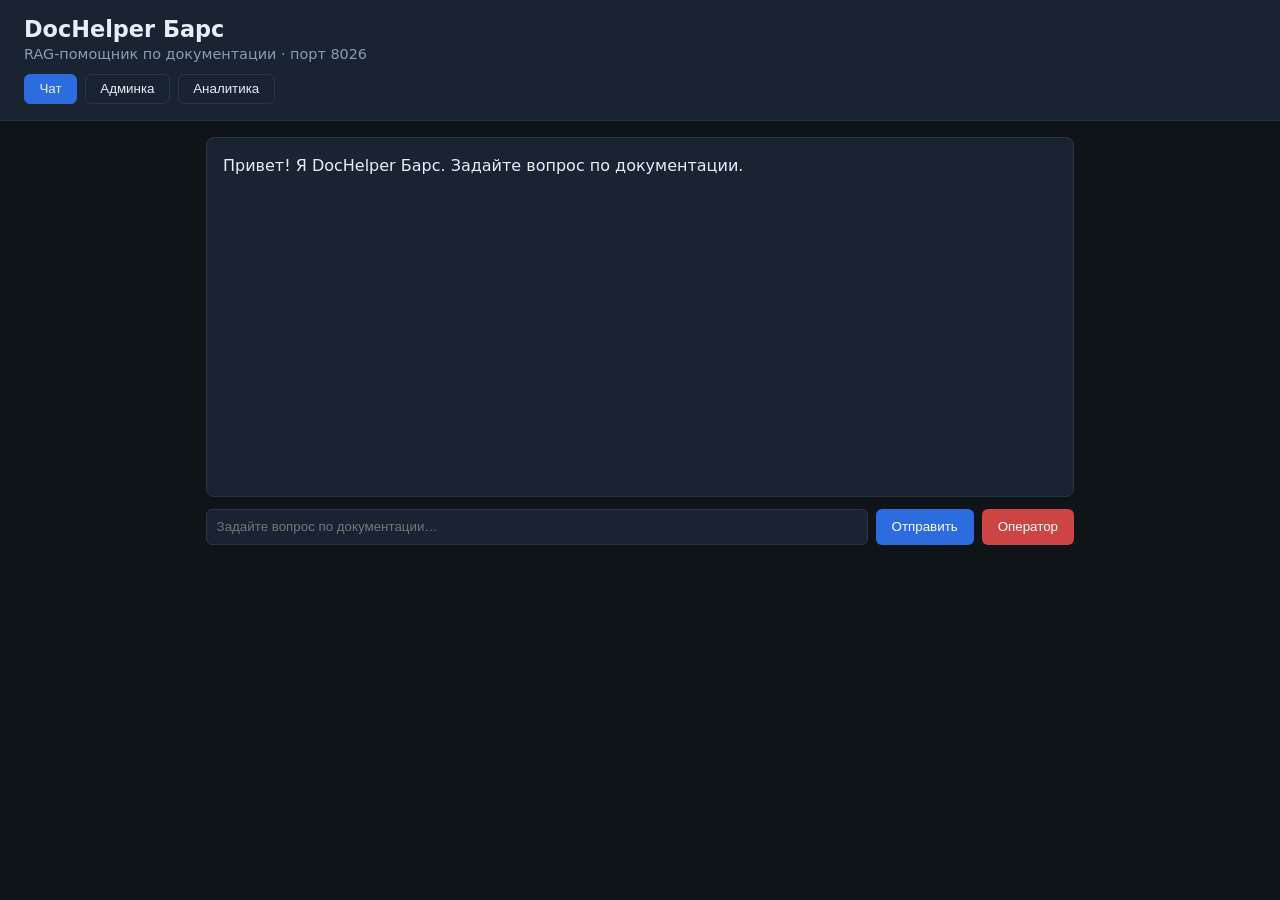
==== static/index.html @ c4d17c1e "first commit" ====
<!DOCTYPE html>
<html lang="ru">
<head>
  <meta charset="UTF-8" />
  <meta name="viewport" content="width=device-width, initial-scale=1" />
  <title>DocHelper Барс</title>
  <link rel="stylesheet" href="/static/style.css" />
</head>
<body>
  <header>
    <h1>DocHelper Барс</h1>
    <p>RAG-помощник по документации · порт 8026</p>
    <nav>
      <button class="tab active" data-tab="chat">Чат</button>
      <button class="tab" data-tab="admin">Админка</button>
      <button class="tab" data-tab="stats">Аналитика</button>
    </nav>
  </header>

  <main>
    <section id="chat" class="panel active">
      <div id="messages"></div>
      <form id="chat-form">
        <input id="chat-input" placeholder="Задайте вопрос по документации…" autocomplete="off" />
        <button type="submit">Отправить</button>
        <button type="button" id="escalate-btn">Оператор</button>
      </form>
    </section>

    <section id="admin" class="panel">
      <h2>Документы</h2>
      <p class="hint">Загрузите .docx / .pdf / .md — файл будет проиндексирован в Qdrant.</p>
      <form id="upload-form">
        <input type="file" id="file-input" accept=".docx,.pdf,.md,.txt" />
        <button type="submit">Загрузить</button>
      </form>
      <button id="reindex-btn">Переиндексировать всё</button>
      <ul id="doc-list"></ul>
    </section>

    <section id="stats" class="panel">
      <div id="stats-box">Загрузка…</div>
    </section>
  </main>

  <script src="/static/app.js"></script>
</body>
</html>
---- static/style.css ----
:root {
  --bg: #0f1419;
  --card: #1a2332;
  --accent: #2d6cdf;
  --text: #e8eef7;
  --muted: #8b9cb3;
  --border: #2a3544;
}

* { box-sizing: border-box; }
body {
  margin: 0;
  font-family: "Segoe UI", system-ui, sans-serif;
  background: var(--bg);
  color: var(--text);
  min-height: 100vh;
}

header {
  padding: 1rem 1.5rem;
  border-bottom: 1px solid var(--border);
  background: var(--card);
}
header h1 { margin: 0; font-size: 1.4rem; }
header p { margin: 0.25rem 0 0; color: var(--muted); font-size: 0.9rem; }

nav { margin-top: 0.75rem; display: flex; gap: 0.5rem; }
.tab {
  background: transparent;
  border: 1px solid var(--border);
  color: var(--text);
  padding: 0.4rem 0.9rem;
  border-radius: 6px;
  cursor: pointer;
}
.tab.active { background: var(--accent); border-color: var(--accent); }

main { max-width: 900px; margin: 0 auto; padding: 1rem; }
.panel { display: none; }
.panel.active { display: block; }

#messages {
  min-height: 360px;
  max-height: 55vh;
  overflow-y: auto;
  background: var(--card);
  border: 1px solid var(--border);
  border-radius: 8px;
  padding: 1rem;
  margin-bottom: 0.75rem;
}

.msg { margin-bottom: 1rem; line-height: 1.5; white-space: pre-wrap; }
.msg.user { color: #9ec5ff; }
.msg.bot { color: var(--text); }
.msg.meta { font-size: 0.8rem; color: var(--muted); }

#chat-form { display: flex; gap: 0.5rem; flex-wrap: wrap; }
#chat-input { flex: 1; min-width: 200px; padding: 0.6rem; border-radius: 6px; border: 1px solid var(--border); background: var(--card); color: var(--text); }
button {
  padding: 0.6rem 1rem;
  border: none;
  border-radius: 6px;
  background: var(--accent);
  color: white;
  cursor: pointer;
}
button:hover { filter: brightness(1.1); }
#escalate-btn { background: #c44; }

.hint { color: var(--muted); font-size: 0.9rem; }
#doc-list { list-style: none; padding: 0; }
#doc-list li {
  display: flex;
  justify-content: space-between;
  align-items: center;
  padding: 0.5rem 0;
  border-bottom: 1px solid var(--border);
}
#stats-box { background: var(--card); padding: 1rem; border-radius: 8px; border: 1px solid var(--border); }
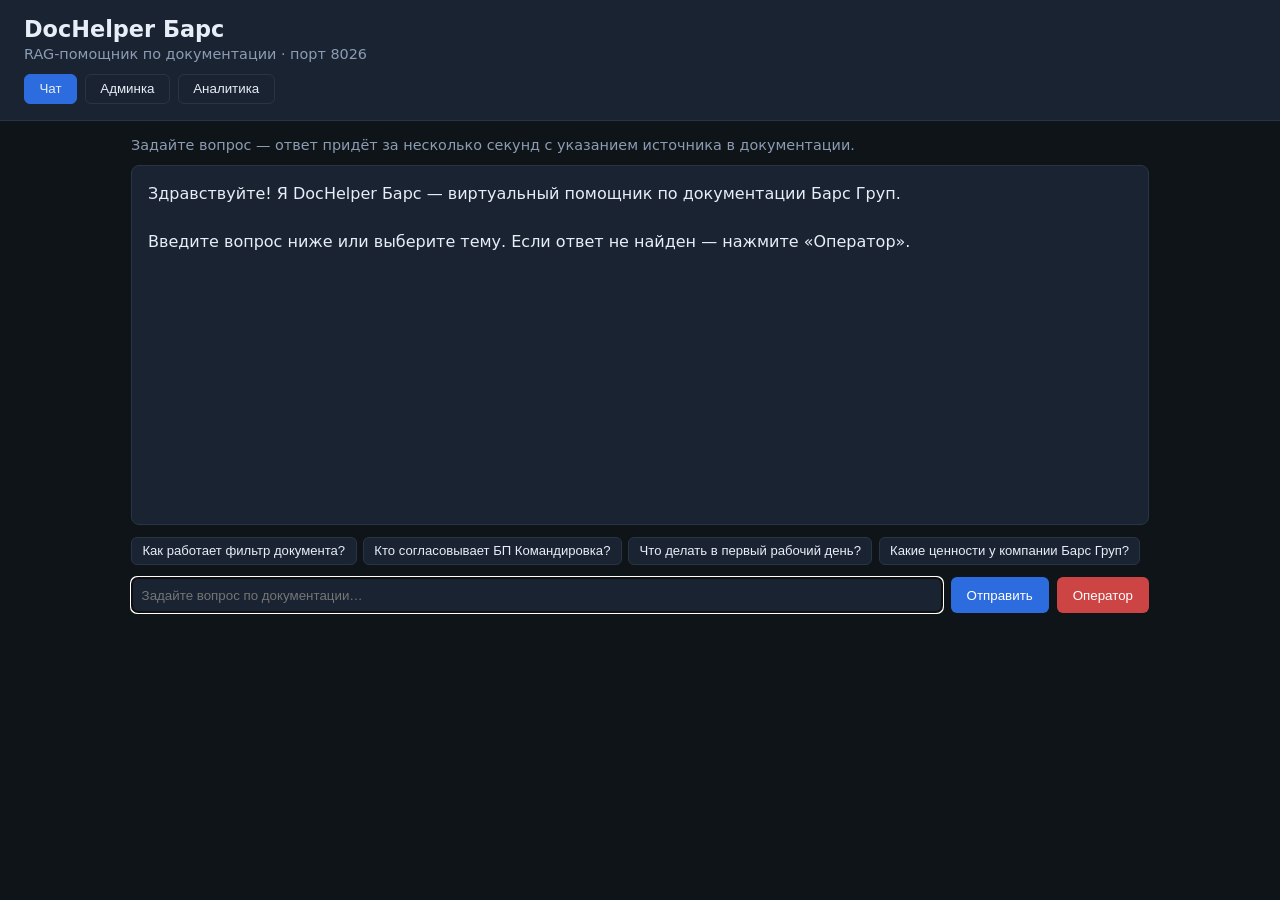
==== commit e5068db3: "feat: Telegram + Web, GigaChat/Ollama, Qdrant, эскалация, аналитика, Whisper для голосовых" ====
--- a/static/index.html
+++ b/static/index.html
@@ -19,7 +19,9 @@
 
   <main>
     <section id="chat" class="panel active">
+      <p class="hint chat-hint">Задайте вопрос — ответ придёт за несколько секунд с указанием источника в документации.</p>
       <div id="messages"></div>
+      <div id="faq-chips" class="faq-chips"></div>
       <form id="chat-form">
         <input id="chat-input" placeholder="Задайте вопрос по документации…" autocomplete="off" />
         <button type="submit">Отправить</button>
--- a/static/style.css
+++ b/static/style.css
@@ -35,7 +35,7 @@
 }
 .tab.active { background: var(--accent); border-color: var(--accent); }
 
-main { max-width: 900px; margin: 0 auto; padding: 1rem; }
+main { max-width: 1050px; margin: 0 auto; padding: 1rem; }
 .panel { display: none; }
 .panel.active { display: block; }
 
@@ -78,3 +78,140 @@
   border-bottom: 1px solid var(--border);
 }
 #stats-box { background: var(--card); padding: 1rem; border-radius: 8px; border: 1px solid var(--border); }
+
+.stats-grid {
+  display: grid;
+  grid-template-columns: repeat(auto-fit, minmax(140px, 1fr));
+  gap: 0.75rem;
+  margin-bottom: 1rem;
+}
+.stat-card {
+  background: var(--bg);
+  border: 1px solid var(--border);
+  border-radius: 8px;
+  padding: 0.75rem;
+  text-align: center;
+}
+.stat-num { display: block; font-size: 1.6rem; font-weight: 700; color: #9ec5ff; }
+.stat-label { font-size: 0.85rem; color: var(--muted); }
+.progress-wrap {
+  height: 8px;
+  background: var(--bg);
+  border-radius: 4px;
+  overflow: hidden;
+  margin-bottom: 1.25rem;
+}
+.progress-bar { height: 100%; background: linear-gradient(90deg, var(--accent), #4caf82); }
+.recent-table { width: 100%; border-collapse: collapse; font-size: 0.85rem; }
+.recent-table th, .recent-table td {
+  padding: 0.45rem 0.5rem;
+  border-bottom: 1px solid var(--border);
+  text-align: left;
+  vertical-align: top;
+}
+.recent-table th { color: var(--muted); font-weight: 600; }
+
+.msg.loading { color: var(--muted); font-style: italic; }
+.chat-hint { margin-top: 0; margin-bottom: 0.75rem; }
+#chat-form button:disabled, .chip:disabled { opacity: 0.5; cursor: not-allowed; }
+.faq-chips { display: flex; flex-wrap: wrap; gap: 0.4rem; margin-bottom: 0.75rem; }
+.chip {
+  background: var(--card);
+  border: 1px solid var(--border);
+  color: var(--text);
+  font-size: 0.82rem;
+  padding: 0.35rem 0.65rem;
+}
+.chip:hover { border-color: var(--accent); }
+.msg-actions { margin: -0.5rem 0 1rem; }
+.inline-escalate { background: #c44; font-size: 0.85rem; padding: 0.4rem 0.75rem; }
+
+.charts-row {
+  display: grid;
+  grid-template-columns: repeat(auto-fit, minmax(280px, 1fr));
+  gap: 1rem;
+  margin: 1.25rem 0;
+}
+.chart-card {
+  background: var(--bg);
+  border: 1px solid var(--border);
+  border-radius: 10px;
+  padding: 1rem;
+}
+.chart-card h3 {
+  margin: 0 0 0.75rem;
+  font-size: 0.95rem;
+  color: var(--muted);
+  font-weight: 600;
+}
+.donut-wrap {
+  display: flex;
+  align-items: center;
+  gap: 1.25rem;
+  flex-wrap: wrap;
+}
+.donut {
+  width: 110px;
+  height: 110px;
+  border-radius: 50%;
+  position: relative;
+  flex-shrink: 0;
+}
+.donut::after {
+  content: attr(data-label);
+  position: absolute;
+  inset: 22%;
+  background: var(--bg);
+  border-radius: 50%;
+  display: flex;
+  align-items: center;
+  justify-content: center;
+  font-size: 0.85rem;
+  font-weight: 700;
+  color: #9ec5ff;
+}
+.legend { list-style: none; padding: 0; margin: 0; font-size: 0.85rem; }
+.legend li { margin: 0.35rem 0; display: flex; align-items: center; gap: 0.5rem; }
+.legend-dot {
+  width: 10px;
+  height: 10px;
+  border-radius: 2px;
+  flex-shrink: 0;
+}
+.bar-row {
+  display: grid;
+  grid-template-columns: minmax(0, 1fr) 3fr 2rem;
+  gap: 0.5rem;
+  align-items: center;
+  margin-bottom: 0.45rem;
+  font-size: 0.82rem;
+}
+.bar-label {
+  overflow: hidden;
+  text-overflow: ellipsis;
+  white-space: nowrap;
+  color: var(--text);
+}
+.bar-track {
+  height: 10px;
+  background: var(--card);
+  border-radius: 5px;
+  overflow: hidden;
+}
+.bar-fill {
+  height: 100%;
+  border-radius: 5px;
+  background: linear-gradient(90deg, var(--accent), #5b9dff);
+  min-width: 2px;
+  transition: width 0.4s ease;
+}
+.bar-fill.src { background: linear-gradient(90deg, #4caf82, #7dd99a); }
+.bar-fill.conf-high { background: #4caf82; }
+.bar-fill.conf-med { background: #e6a817; }
+.bar-fill.conf-low { background: #c44; }
+.bar-val { text-align: right; color: var(--muted); font-weight: 600; }
+.stats-section-title {
+  margin: 1.5rem 0 0.75rem;
+  font-size: 1rem;
+  color: var(--text);
+}
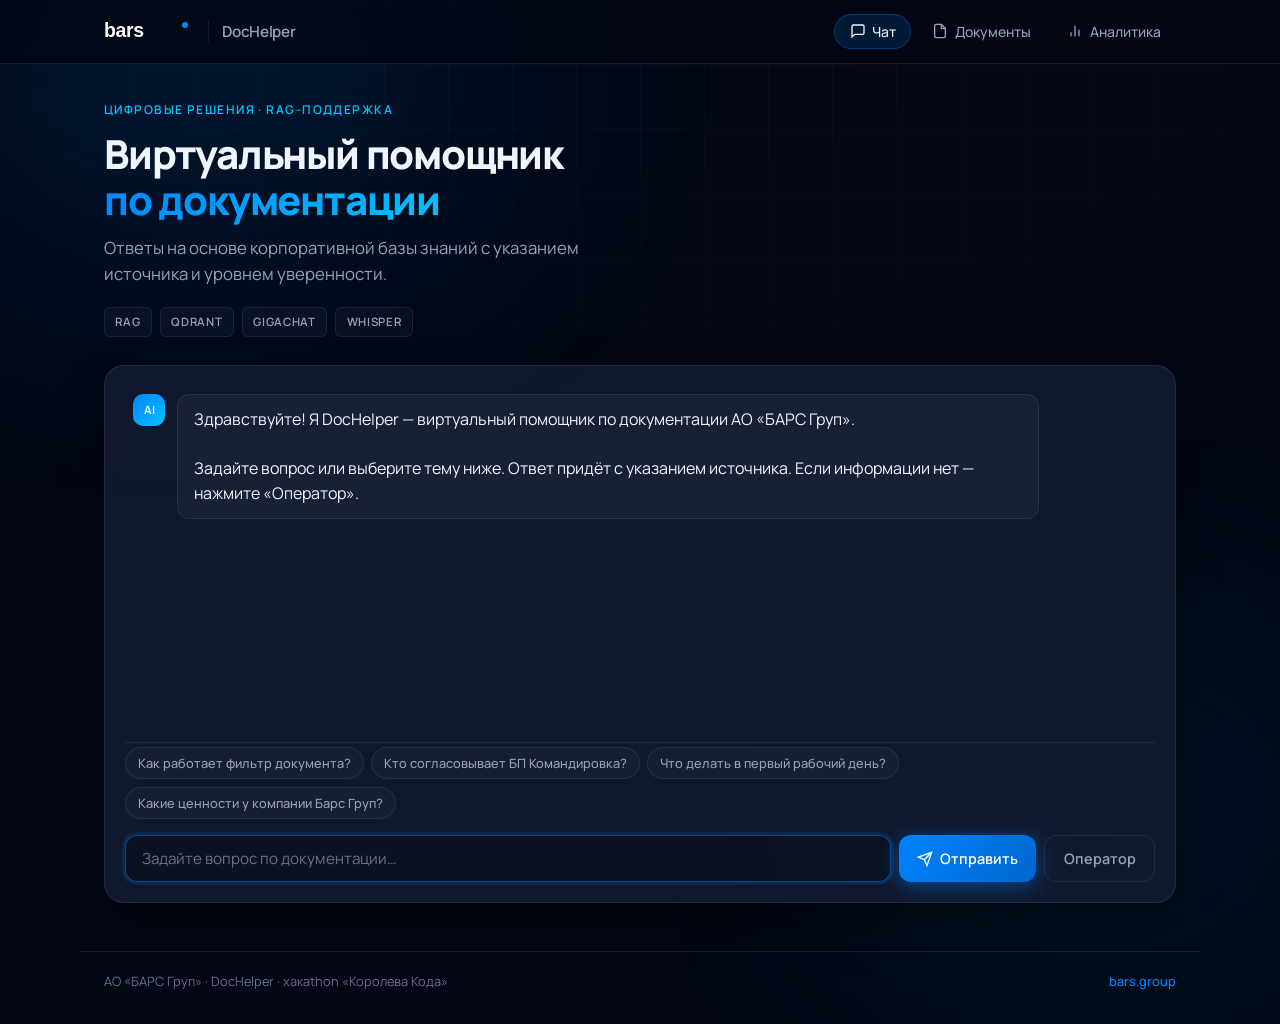
==== commit 8e489fce: "fix: дизайн админки" ====
--- a/static/index.html
+++ b/static/index.html
@@ -3,47 +3,103 @@
 <head>
   <meta charset="UTF-8" />
   <meta name="viewport" content="width=device-width, initial-scale=1" />
-  <title>DocHelper Барс</title>
+  <title>DocHelper · БАРС Груп</title>
+  <link rel="preconnect" href="https://fonts.googleapis.com" />
+  <link rel="preconnect" href="https://fonts.gstatic.com" crossorigin />
+  <link href="https://fonts.googleapis.com/css2?family=Manrope:wght@400;500;600;700;800&display=swap" rel="stylesheet" />
   <link rel="stylesheet" href="/static/style.css" />
 </head>
 <body>
-  <header>
-    <h1>DocHelper Барс</h1>
-    <p>RAG-помощник по документации · порт 8026</p>
-    <nav>
-      <button class="tab active" data-tab="chat">Чат</button>
-      <button class="tab" data-tab="admin">Админка</button>
-      <button class="tab" data-tab="stats">Аналитика</button>
-    </nav>
+  <div class="bg-grid" aria-hidden="true"></div>
+  <div class="bg-glow bg-glow--1" aria-hidden="true"></div>
+  <div class="bg-glow bg-glow--2" aria-hidden="true"></div>
+
+  <header class="site-header">
+    <div class="header-inner">
+      <a class="brand" href="https://bars.group/" target="_blank" rel="noopener">
+        <img src="/static/bars-logo.svg" alt="БАРС Груп" class="brand-logo" width="88" height="28" />
+        <span class="brand-divider"></span>
+        <span class="brand-product">DocHelper</span>
+      </a>
+      <nav class="nav-tabs">
+        <button class="tab active" data-tab="chat">
+          <svg class="tab-icon" viewBox="0 0 24 24" fill="none" stroke="currentColor" stroke-width="2"><path d="M21 15a2 2 0 0 1-2 2H7l-4 4V5a2 2 0 0 1 2-2h14a2 2 0 0 1 2 2z"/></svg>
+          Чат
+        </button>
+        <button class="tab" data-tab="admin">
+          <svg class="tab-icon" viewBox="0 0 24 24" fill="none" stroke="currentColor" stroke-width="2"><path d="M14 2H6a2 2 0 0 0-2 2v16a2 2 0 0 0 2 2h12a2 2 0 0 0 2-2V8z"/><polyline points="14 2 14 8 20 8"/></svg>
+          Документы
+        </button>
+        <button class="tab" data-tab="stats">
+          <svg class="tab-icon" viewBox="0 0 24 24" fill="none" stroke="currentColor" stroke-width="2"><line x1="18" y1="20" x2="18" y2="10"/><line x1="12" y1="20" x2="12" y2="4"/><line x1="6" y1="20" x2="6" y2="14"/></svg>
+          Аналитика
+        </button>
+      </nav>
+    </div>
   </header>
 
-  <main>
+  <main class="site-main">
     <section id="chat" class="panel active">
-      <p class="hint chat-hint">Задайте вопрос — ответ придёт за несколько секунд с указанием источника в документации.</p>
-      <div id="messages"></div>
-      <div id="faq-chips" class="faq-chips"></div>
-      <form id="chat-form">
-        <input id="chat-input" placeholder="Задайте вопрос по документации…" autocomplete="off" />
-        <button type="submit">Отправить</button>
-        <button type="button" id="escalate-btn">Оператор</button>
-      </form>
+      <div class="hero">
+        <p class="hero-tag">Цифровые решения · RAG-поддержка</p>
+        <h1 class="hero-title">Виртуальный помощник<br /><span class="hero-accent">по документации</span></h1>
+        <p class="hero-desc">Ответы на основе корпоративной базы знаний с указанием источника и уровнем уверенности.</p>
+        <div class="tech-badges">
+          <span class="badge">RAG</span>
+          <span class="badge">Qdrant</span>
+          <span class="badge">GigaChat</span>
+          <span class="badge">Whisper</span>
+        </div>
+      </div>
+
+      <div class="chat-card glass">
+        <div id="messages" class="messages"></div>
+        <div id="faq-chips" class="faq-chips"></div>
+        <form id="chat-form" class="chat-form">
+          <div class="input-wrap">
+            <input id="chat-input" placeholder="Задайте вопрос по документации…" autocomplete="off" />
+          </div>
+          <button type="submit" class="btn btn-primary">
+            <svg viewBox="0 0 24 24" fill="none" stroke="currentColor" stroke-width="2"><line x1="22" y1="2" x2="11" y2="13"/><polygon points="22 2 15 22 11 13 2 9 22 2"/></svg>
+            Отправить
+          </button>
+          <button type="button" id="escalate-btn" class="btn btn-outline">Оператор</button>
+        </form>
+      </div>
     </section>
 
     <section id="admin" class="panel">
-      <h2>Документы</h2>
-      <p class="hint">Загрузите .docx / .pdf / .md — файл будет проиндексирован в Qdrant.</p>
-      <form id="upload-form">
-        <input type="file" id="file-input" accept=".docx,.pdf,.md,.txt" />
-        <button type="submit">Загрузить</button>
-      </form>
-      <button id="reindex-btn">Переиндексировать всё</button>
-      <ul id="doc-list"></ul>
+      <div class="section-head">
+        <h2>Управление документами</h2>
+        <p class="hint">Загрузите .docx / .pdf / .md — файл будет проиндексирован в векторную базу Qdrant.</p>
+      </div>
+      <div class="glass card-block">
+        <form id="upload-form" class="upload-form">
+          <label class="file-label">
+            <input type="file" id="file-input" accept=".docx,.pdf,.md,.txt" />
+            <span class="file-btn">Выбрать файл</span>
+            <span class="file-name" id="file-name">Файл не выбран</span>
+          </label>
+          <button type="submit" class="btn btn-primary">Загрузить и проиндексировать</button>
+        </form>
+        <button id="reindex-btn" class="btn btn-secondary">Переиндексировать всё</button>
+        <ul id="doc-list" class="doc-list"></ul>
+      </div>
     </section>
 
     <section id="stats" class="panel">
-      <div id="stats-box">Загрузка…</div>
+      <div class="section-head">
+        <h2>Аналитика запросов</h2>
+        <p class="hint">Статистика автоответов, эскалаций и популярных тем.</p>
+      </div>
+      <div id="stats-box" class="stats-box glass">Загрузка…</div>
     </section>
   </main>
+
+  <footer class="site-footer">
+    <span>АО «БАРС Груп» · DocHelper · хакathon «Королева Кода»</span>
+    <a href="https://bars.group/" target="_blank" rel="noopener">bars.group</a>
+  </footer>
 
   <script src="/static/app.js"></script>
 </body>
--- a/static/style.css
+++ b/static/style.css
@@ -1,130 +1,510 @@
 :root {
-  --bg: #0f1419;
-  --card: #1a2332;
-  --accent: #2d6cdf;
-  --text: #e8eef7;
-  --muted: #8b9cb3;
-  --border: #2a3544;
-}
-
-* { box-sizing: border-box; }
+  --bg-deep: #020713;
+  --bg: #0a1020;
+  --surface: rgba(14, 22, 40, 0.72);
+  --surface-solid: #0e1628;
+  --card: rgba(18, 28, 50, 0.85);
+  --border: rgba(255, 255, 255, 0.08);
+  --border-hover: rgba(0, 132, 255, 0.35);
+  --accent: #0084ff;
+  --accent-soft: rgba(0, 132, 255, 0.15);
+  --accent-glow: rgba(0, 132, 255, 0.45);
+  --cyan: #00c2ff;
+  --text: #f0f4fc;
+  --text-secondary: #94a3b8;
+  --text-muted: #64748b;
+  --success: #10b981;
+  --warning: #f59e0b;
+  --danger: #ef4444;
+  --radius: 12px;
+  --radius-lg: 20px;
+  --shadow: 0 24px 48px rgba(0, 0, 0, 0.35);
+  --font: "Manrope", "Segoe UI", system-ui, sans-serif;
+}
+
+*, *::before, *::after { box-sizing: border-box; }
+
+html { scroll-behavior: smooth; }
+
 body {
   margin: 0;
-  font-family: "Segoe UI", system-ui, sans-serif;
-  background: var(--bg);
+  font-family: var(--font);
+  background: var(--bg-deep);
   color: var(--text);
   min-height: 100vh;
-}
-
-header {
-  padding: 1rem 1.5rem;
+  line-height: 1.55;
+  -webkit-font-smoothing: antialiased;
+}
+
+/* ── Background effects ── */
+.bg-grid {
+  position: fixed;
+  inset: 0;
+  z-index: 0;
+  background-image:
+    linear-gradient(rgba(255, 255, 255, 0.025) 1px, transparent 1px),
+    linear-gradient(90deg, rgba(255, 255, 255, 0.025) 1px, transparent 1px);
+  background-size: 64px 64px;
+  mask-image: radial-gradient(ellipse 80% 60% at 50% 0%, black 20%, transparent 70%);
+  pointer-events: none;
+}
+
+.bg-glow {
+  position: fixed;
+  border-radius: 50%;
+  filter: blur(120px);
+  pointer-events: none;
+  z-index: 0;
+}
+.bg-glow--1 {
+  width: 600px; height: 400px;
+  top: -120px; left: -100px;
+  background: rgba(0, 132, 255, 0.12);
+}
+.bg-glow--2 {
+  width: 500px; height: 350px;
+  bottom: -80px; right: -60px;
+  background: rgba(0, 194, 255, 0.08);
+}
+
+/* ── Header ── */
+.site-header {
+  position: sticky;
+  top: 0;
+  z-index: 100;
   border-bottom: 1px solid var(--border);
+  background: rgba(2, 7, 19, 0.82);
+  backdrop-filter: blur(16px);
+}
+
+.header-inner {
+  max-width: 1120px;
+  margin: 0 auto;
+  padding: 0.85rem 1.5rem;
+  display: flex;
+  align-items: center;
+  justify-content: space-between;
+  gap: 1rem;
+  flex-wrap: wrap;
+}
+
+.brand {
+  display: flex;
+  align-items: center;
+  gap: 0.85rem;
+  text-decoration: none;
+  color: var(--text);
+}
+.brand-logo { display: block; height: 24px; width: auto; }
+.brand-divider {
+  width: 1px;
+  height: 22px;
+  background: var(--border);
+}
+.brand-product {
+  font-size: 0.95rem;
+  font-weight: 600;
+  letter-spacing: -0.02em;
+  color: var(--text-secondary);
+}
+
+.nav-tabs { display: flex; gap: 0.35rem; }
+
+.tab {
+  display: inline-flex;
+  align-items: center;
+  gap: 0.4rem;
+  background: transparent;
+  border: 1px solid transparent;
+  color: var(--text-secondary);
+  padding: 0.45rem 0.9rem;
+  border-radius: 999px;
+  cursor: pointer;
+  font-family: inherit;
+  font-size: 0.875rem;
+  font-weight: 500;
+  transition: color 0.2s, background 0.2s, border-color 0.2s;
+}
+.tab-icon { width: 16px; height: 16px; }
+.tab:hover { color: var(--text); background: rgba(255, 255, 255, 0.04); }
+.tab.active {
+  color: var(--text);
+  background: var(--accent-soft);
+  border-color: rgba(0, 132, 255, 0.3);
+}
+
+/* ── Main layout ── */
+.site-main {
+  position: relative;
+  z-index: 1;
+  max-width: 1120px;
+  margin: 0 auto;
+  padding: 2rem 1.5rem 3rem;
+}
+
+.panel { display: none; animation: fadeIn 0.35s ease; }
+.panel.active { display: block; }
+
+@keyframes fadeIn {
+  from { opacity: 0; transform: translateY(8px); }
+  to { opacity: 1; transform: translateY(0); }
+}
+
+/* ── Hero ── */
+.hero {
+  margin-bottom: 1.75rem;
+  max-width: 680px;
+}
+.hero-tag {
+  display: inline-block;
+  margin: 0 0 0.75rem;
+  font-size: 0.75rem;
+  font-weight: 600;
+  letter-spacing: 0.12em;
+  text-transform: uppercase;
+  color: var(--cyan);
+}
+.hero-title {
+  margin: 0 0 0.75rem;
+  font-size: clamp(1.75rem, 4vw, 2.5rem);
+  font-weight: 800;
+  line-height: 1.15;
+  letter-spacing: -0.03em;
+}
+.hero-accent {
+  background: linear-gradient(135deg, var(--accent) 0%, var(--cyan) 100%);
+  -webkit-background-clip: text;
+  -webkit-text-fill-color: transparent;
+  background-clip: text;
+}
+.hero-desc {
+  margin: 0 0 1.25rem;
+  color: var(--text-secondary);
+  font-size: 1.05rem;
+  max-width: 540px;
+}
+
+.tech-badges { display: flex; flex-wrap: wrap; gap: 0.5rem; }
+.badge {
+  font-size: 0.72rem;
+  font-weight: 600;
+  letter-spacing: 0.06em;
+  text-transform: uppercase;
+  padding: 0.3rem 0.65rem;
+  border-radius: 6px;
+  border: 1px solid var(--border);
+  background: rgba(255, 255, 255, 0.03);
+  color: var(--text-secondary);
+}
+
+/* ── Glass card ── */
+.glass {
   background: var(--card);
-}
-header h1 { margin: 0; font-size: 1.4rem; }
-header p { margin: 0.25rem 0 0; color: var(--muted); font-size: 0.9rem; }
-
-nav { margin-top: 0.75rem; display: flex; gap: 0.5rem; }
-.tab {
+  border: 1px solid var(--border);
+  border-radius: var(--radius-lg);
+  backdrop-filter: blur(12px);
+  box-shadow: var(--shadow);
+}
+
+.chat-card { padding: 1.25rem; }
+
+/* ── Messages ── */
+.messages {
+  min-height: 340px;
+  max-height: 52vh;
+  overflow-y: auto;
+  padding: 0.5rem;
+  margin-bottom: 1rem;
+  scrollbar-width: thin;
+  scrollbar-color: var(--border) transparent;
+}
+
+.msg-row {
+  display: flex;
+  gap: 0.75rem;
+  margin-bottom: 1rem;
+  align-items: flex-start;
+}
+.msg-row.user { flex-direction: row-reverse; }
+
+.msg-avatar {
+  flex-shrink: 0;
+  width: 32px;
+  height: 32px;
+  border-radius: 10px;
+  display: flex;
+  align-items: center;
+  justify-content: center;
+  font-size: 0.7rem;
+  font-weight: 700;
+}
+.msg-row.bot .msg-avatar {
+  background: linear-gradient(135deg, var(--accent), var(--cyan));
+  color: #fff;
+}
+.msg-row.user .msg-avatar {
+  background: rgba(255, 255, 255, 0.08);
+  color: var(--text-secondary);
+  border: 1px solid var(--border);
+}
+
+.msg-body { max-width: 85%; min-width: 0; }
+
+.msg-bubble {
+  padding: 0.75rem 1rem;
+  border-radius: var(--radius);
+  line-height: 1.55;
+  white-space: pre-wrap;
+  word-break: break-word;
+}
+.msg-row.bot .msg-bubble {
+  background: rgba(255, 255, 255, 0.04);
+  border: 1px solid var(--border);
+}
+.msg-row.user .msg-bubble {
+  background: linear-gradient(135deg, rgba(0, 132, 255, 0.25), rgba(0, 194, 255, 0.12));
+  border: 1px solid rgba(0, 132, 255, 0.25);
+}
+
+.msg-meta {
+  font-size: 0.75rem;
+  color: var(--text-muted);
+  margin-top: 0.35rem;
+  padding-left: 0.15rem;
+}
+.msg-row.user .msg-meta { text-align: right; padding-right: 0.15rem; padding-left: 0; }
+
+.msg-row.loading .msg-bubble {
+  color: var(--text-muted);
+  font-style: italic;
+}
+.msg-row.loading .msg-bubble::after {
+  content: "";
+  display: inline-block;
+  width: 4px; height: 4px;
+  margin-left: 4px;
+  border-radius: 50%;
+  background: var(--accent);
+  animation: pulse 1s infinite;
+  vertical-align: middle;
+}
+@keyframes pulse {
+  0%, 100% { opacity: 0.3; }
+  50% { opacity: 1; }
+}
+
+.msg-actions { margin: -0.25rem 0 0.75rem 2.75rem; }
+
+/* ── FAQ chips ── */
+.faq-chips {
+  display: flex;
+  flex-wrap: wrap;
+  gap: 0.45rem;
+  margin-bottom: 1rem;
+  padding-top: 0.25rem;
+  border-top: 1px solid var(--border);
+}
+.chip {
+  background: rgba(255, 255, 255, 0.03);
+  border: 1px solid var(--border);
+  color: var(--text-secondary);
+  font-family: inherit;
+  font-size: 0.8rem;
+  font-weight: 500;
+  padding: 0.4rem 0.75rem;
+  border-radius: 999px;
+  cursor: pointer;
+  transition: border-color 0.2s, color 0.2s, background 0.2s;
+}
+.chip:hover {
+  border-color: var(--border-hover);
+  color: var(--text);
+  background: var(--accent-soft);
+}
+
+/* ── Form ── */
+.chat-form {
+  display: flex;
+  gap: 0.5rem;
+  flex-wrap: wrap;
+  align-items: stretch;
+}
+.input-wrap { flex: 1; min-width: 200px; }
+
+#chat-input,
+input[type="text"] {
+  width: 100%;
+  padding: 0.75rem 1rem;
+  border-radius: var(--radius);
+  border: 1px solid var(--border);
+  background: rgba(0, 0, 0, 0.25);
+  color: var(--text);
+  font-family: inherit;
+  font-size: 0.95rem;
+  transition: border-color 0.2s, box-shadow 0.2s;
+}
+#chat-input:focus {
+  outline: none;
+  border-color: rgba(0, 132, 255, 0.5);
+  box-shadow: 0 0 0 3px var(--accent-soft);
+}
+#chat-input::placeholder { color: var(--text-muted); }
+
+.btn {
+  display: inline-flex;
+  align-items: center;
+  justify-content: center;
+  gap: 0.4rem;
+  padding: 0.75rem 1.15rem;
+  border: none;
+  border-radius: var(--radius);
+  font-family: inherit;
+  font-size: 0.9rem;
+  font-weight: 600;
+  cursor: pointer;
+  transition: transform 0.15s, filter 0.15s, box-shadow 0.15s;
+  white-space: nowrap;
+}
+.btn svg { width: 16px; height: 16px; }
+.btn:hover { filter: brightness(1.08); }
+.btn:active { transform: scale(0.98); }
+.btn:disabled { opacity: 0.45; cursor: not-allowed; transform: none; }
+
+.btn-primary {
+  background: linear-gradient(135deg, var(--accent), #0066cc);
+  color: #fff;
+  box-shadow: 0 4px 20px var(--accent-glow);
+}
+.btn-secondary {
+  background: rgba(255, 255, 255, 0.06);
+  color: var(--text);
+  border: 1px solid var(--border);
+  margin-top: 0.75rem;
+}
+.btn-outline {
   background: transparent;
-  border: 1px solid var(--border);
-  color: var(--text);
-  padding: 0.4rem 0.9rem;
-  border-radius: 6px;
+  color: var(--text-secondary);
+  border: 1px solid var(--border);
+}
+.btn-outline:hover {
+  border-color: rgba(239, 68, 68, 0.4);
+  color: #fca5a5;
+  background: rgba(239, 68, 68, 0.08);
+}
+.inline-escalate {
+  background: rgba(239, 68, 68, 0.12);
+  color: #fca5a5;
+  border: 1px solid rgba(239, 68, 68, 0.3);
+  font-size: 0.82rem;
+  padding: 0.45rem 0.85rem;
+}
+
+/* ── Admin ── */
+.section-head { margin-bottom: 1.25rem; }
+.section-head h2 {
+  margin: 0 0 0.35rem;
+  font-size: 1.5rem;
+  font-weight: 700;
+  letter-spacing: -0.02em;
+}
+.hint { color: var(--text-muted); font-size: 0.9rem; margin: 0; }
+
+.card-block { padding: 1.5rem; }
+
+.upload-form {
+  display: flex;
+  flex-wrap: wrap;
+  gap: 0.75rem;
+  align-items: center;
+  margin-bottom: 0.5rem;
+}
+.file-label {
+  display: flex;
+  align-items: center;
+  gap: 0.75rem;
   cursor: pointer;
-}
-.tab.active { background: var(--accent); border-color: var(--accent); }
-
-main { max-width: 1050px; margin: 0 auto; padding: 1rem; }
-.panel { display: none; }
-.panel.active { display: block; }
-
-#messages {
-  min-height: 360px;
-  max-height: 55vh;
-  overflow-y: auto;
-  background: var(--card);
-  border: 1px solid var(--border);
+  flex: 1;
+  min-width: 200px;
+}
+.file-label input[type="file"] { display: none; }
+.file-btn {
+  padding: 0.6rem 1rem;
+  border-radius: var(--radius);
+  border: 1px dashed var(--border);
+  background: rgba(255, 255, 255, 0.03);
+  color: var(--text-secondary);
+  font-size: 0.875rem;
+  font-weight: 500;
+  transition: border-color 0.2s;
+}
+.file-label:hover .file-btn { border-color: var(--border-hover); }
+.file-name { font-size: 0.85rem; color: var(--text-muted); }
+
+.doc-list { list-style: none; padding: 0; margin: 1.25rem 0 0; }
+.doc-list li {
+  display: flex;
+  justify-content: space-between;
+  align-items: center;
+  gap: 1rem;
+  padding: 0.75rem 0;
+  border-bottom: 1px solid var(--border);
+  font-size: 0.9rem;
+}
+.doc-list li small { color: var(--text-muted); }
+.doc-list button {
+  background: rgba(239, 68, 68, 0.1);
+  color: #fca5a5;
+  border: 1px solid rgba(239, 68, 68, 0.25);
+  padding: 0.35rem 0.75rem;
   border-radius: 8px;
-  padding: 1rem;
-  margin-bottom: 0.75rem;
-}
-
-.msg { margin-bottom: 1rem; line-height: 1.5; white-space: pre-wrap; }
-.msg.user { color: #9ec5ff; }
-.msg.bot { color: var(--text); }
-.msg.meta { font-size: 0.8rem; color: var(--muted); }
-
-#chat-form { display: flex; gap: 0.5rem; flex-wrap: wrap; }
-#chat-input { flex: 1; min-width: 200px; padding: 0.6rem; border-radius: 6px; border: 1px solid var(--border); background: var(--card); color: var(--text); }
-button {
-  padding: 0.6rem 1rem;
-  border: none;
-  border-radius: 6px;
-  background: var(--accent);
-  color: white;
+  font-family: inherit;
+  font-size: 0.8rem;
   cursor: pointer;
 }
-button:hover { filter: brightness(1.1); }
-#escalate-btn { background: #c44; }
-
-.hint { color: var(--muted); font-size: 0.9rem; }
-#doc-list { list-style: none; padding: 0; }
-#doc-list li {
-  display: flex;
-  justify-content: space-between;
-  align-items: center;
-  padding: 0.5rem 0;
-  border-bottom: 1px solid var(--border);
-}
-#stats-box { background: var(--card); padding: 1rem; border-radius: 8px; border: 1px solid var(--border); }
+
+/* ── Stats ── */
+.stats-box { padding: 1.5rem; }
 
 .stats-grid {
   display: grid;
-  grid-template-columns: repeat(auto-fit, minmax(140px, 1fr));
-  gap: 0.75rem;
-  margin-bottom: 1rem;
+  grid-template-columns: repeat(auto-fit, minmax(150px, 1fr));
+  gap: 0.85rem;
+  margin-bottom: 1.25rem;
 }
 .stat-card {
-  background: var(--bg);
-  border: 1px solid var(--border);
-  border-radius: 8px;
-  padding: 0.75rem;
+  background: rgba(0, 0, 0, 0.2);
+  border: 1px solid var(--border);
+  border-radius: var(--radius);
+  padding: 1rem;
   text-align: center;
-}
-.stat-num { display: block; font-size: 1.6rem; font-weight: 700; color: #9ec5ff; }
-.stat-label { font-size: 0.85rem; color: var(--muted); }
+  transition: border-color 0.2s;
+}
+.stat-card:hover { border-color: var(--border-hover); }
+.stat-num {
+  display: block;
+  font-size: 1.75rem;
+  font-weight: 800;
+  letter-spacing: -0.03em;
+  background: linear-gradient(135deg, var(--accent), var(--cyan));
+  -webkit-background-clip: text;
+  -webkit-text-fill-color: transparent;
+  background-clip: text;
+}
+.stat-label { font-size: 0.82rem; color: var(--text-muted); margin-top: 0.15rem; display: block; }
+
 .progress-wrap {
-  height: 8px;
-  background: var(--bg);
-  border-radius: 4px;
+  height: 6px;
+  background: rgba(255, 255, 255, 0.06);
+  border-radius: 999px;
   overflow: hidden;
-  margin-bottom: 1.25rem;
-}
-.progress-bar { height: 100%; background: linear-gradient(90deg, var(--accent), #4caf82); }
-.recent-table { width: 100%; border-collapse: collapse; font-size: 0.85rem; }
-.recent-table th, .recent-table td {
-  padding: 0.45rem 0.5rem;
-  border-bottom: 1px solid var(--border);
-  text-align: left;
-  vertical-align: top;
-}
-.recent-table th { color: var(--muted); font-weight: 600; }
-
-.msg.loading { color: var(--muted); font-style: italic; }
-.chat-hint { margin-top: 0; margin-bottom: 0.75rem; }
-#chat-form button:disabled, .chip:disabled { opacity: 0.5; cursor: not-allowed; }
-.faq-chips { display: flex; flex-wrap: wrap; gap: 0.4rem; margin-bottom: 0.75rem; }
-.chip {
-  background: var(--card);
-  border: 1px solid var(--border);
-  color: var(--text);
-  font-size: 0.82rem;
-  padding: 0.35rem 0.65rem;
-}
-.chip:hover { border-color: var(--accent); }
-.msg-actions { margin: -0.5rem 0 1rem; }
-.inline-escalate { background: #c44; font-size: 0.85rem; padding: 0.4rem 0.75rem; }
+  margin-bottom: 1.5rem;
+}
+.progress-bar {
+  height: 100%;
+  border-radius: 999px;
+  background: linear-gradient(90deg, var(--accent), var(--cyan));
+  transition: width 0.6s ease;
+}
 
 .charts-row {
   display: grid;
@@ -133,17 +513,20 @@
   margin: 1.25rem 0;
 }
 .chart-card {
-  background: var(--bg);
-  border: 1px solid var(--border);
-  border-radius: 10px;
-  padding: 1rem;
+  background: rgba(0, 0, 0, 0.2);
+  border: 1px solid var(--border);
+  border-radius: var(--radius);
+  padding: 1.15rem;
 }
 .chart-card h3 {
-  margin: 0 0 0.75rem;
-  font-size: 0.95rem;
-  color: var(--muted);
+  margin: 0 0 0.85rem;
+  font-size: 0.88rem;
+  color: var(--text-secondary);
   font-weight: 600;
-}
+  letter-spacing: 0.02em;
+  text-transform: uppercase;
+}
+
 .donut-wrap {
   display: flex;
   align-items: center;
@@ -160,58 +543,109 @@
 .donut::after {
   content: attr(data-label);
   position: absolute;
-  inset: 22%;
-  background: var(--bg);
+  inset: 24%;
+  background: var(--surface-solid);
   border-radius: 50%;
   display: flex;
   align-items: center;
   justify-content: center;
-  font-size: 0.85rem;
-  font-weight: 700;
-  color: #9ec5ff;
-}
+  font-size: 0.9rem;
+  font-weight: 800;
+  color: var(--accent);
+}
+
 .legend { list-style: none; padding: 0; margin: 0; font-size: 0.85rem; }
-.legend li { margin: 0.35rem 0; display: flex; align-items: center; gap: 0.5rem; }
+.legend li { margin: 0.4rem 0; display: flex; align-items: center; gap: 0.5rem; color: var(--text-secondary); }
 .legend-dot {
   width: 10px;
   height: 10px;
-  border-radius: 2px;
+  border-radius: 3px;
   flex-shrink: 0;
 }
+
 .bar-row {
   display: grid;
   grid-template-columns: minmax(0, 1fr) 3fr 2rem;
   gap: 0.5rem;
   align-items: center;
-  margin-bottom: 0.45rem;
+  margin-bottom: 0.5rem;
   font-size: 0.82rem;
 }
 .bar-label {
   overflow: hidden;
   text-overflow: ellipsis;
   white-space: nowrap;
-  color: var(--text);
+  color: var(--text-secondary);
 }
 .bar-track {
-  height: 10px;
-  background: var(--card);
-  border-radius: 5px;
+  height: 8px;
+  background: rgba(255, 255, 255, 0.06);
+  border-radius: 999px;
   overflow: hidden;
 }
 .bar-fill {
   height: 100%;
-  border-radius: 5px;
-  background: linear-gradient(90deg, var(--accent), #5b9dff);
+  border-radius: 999px;
+  background: linear-gradient(90deg, var(--accent), var(--cyan));
   min-width: 2px;
   transition: width 0.4s ease;
 }
-.bar-fill.src { background: linear-gradient(90deg, #4caf82, #7dd99a); }
-.bar-fill.conf-high { background: #4caf82; }
-.bar-fill.conf-med { background: #e6a817; }
-.bar-fill.conf-low { background: #c44; }
-.bar-val { text-align: right; color: var(--muted); font-weight: 600; }
+.bar-fill.src { background: linear-gradient(90deg, var(--success), #34d399); }
+.bar-fill.conf-high { background: var(--success); }
+.bar-fill.conf-med { background: var(--warning); }
+.bar-fill.conf-low { background: var(--danger); }
+.bar-val { text-align: right; color: var(--text-muted); font-weight: 600; }
+
 .stats-section-title {
   margin: 1.5rem 0 0.75rem;
   font-size: 1rem;
-  color: var(--text);
-}
+  font-weight: 700;
+}
+
+.recent-table { width: 100%; border-collapse: collapse; font-size: 0.82rem; }
+.recent-table th, .recent-table td {
+  padding: 0.55rem 0.6rem;
+  border-bottom: 1px solid var(--border);
+  text-align: left;
+  vertical-align: top;
+}
+.recent-table th {
+  color: var(--text-muted);
+  font-weight: 600;
+  font-size: 0.75rem;
+  text-transform: uppercase;
+  letter-spacing: 0.04em;
+}
+.recent-table tbody tr:hover { background: rgba(255, 255, 255, 0.02); }
+
+/* ── Footer ── */
+.site-footer {
+  position: relative;
+  z-index: 1;
+  max-width: 1120px;
+  margin: 0 auto;
+  padding: 1.25rem 1.5rem 2rem;
+  display: flex;
+  justify-content: space-between;
+  align-items: center;
+  flex-wrap: wrap;
+  gap: 0.5rem;
+  font-size: 0.8rem;
+  color: var(--text-muted);
+  border-top: 1px solid var(--border);
+}
+.site-footer a {
+  color: var(--accent);
+  text-decoration: none;
+  font-weight: 500;
+}
+.site-footer a:hover { text-decoration: underline; }
+
+/* ── Responsive ── */
+@media (max-width: 640px) {
+  .header-inner { flex-direction: column; align-items: flex-start; }
+  .nav-tabs { width: 100%; overflow-x: auto; }
+  .hero-title { font-size: 1.6rem; }
+  .msg-body { max-width: 92%; }
+  .chat-form .btn { flex: 1; }
+}
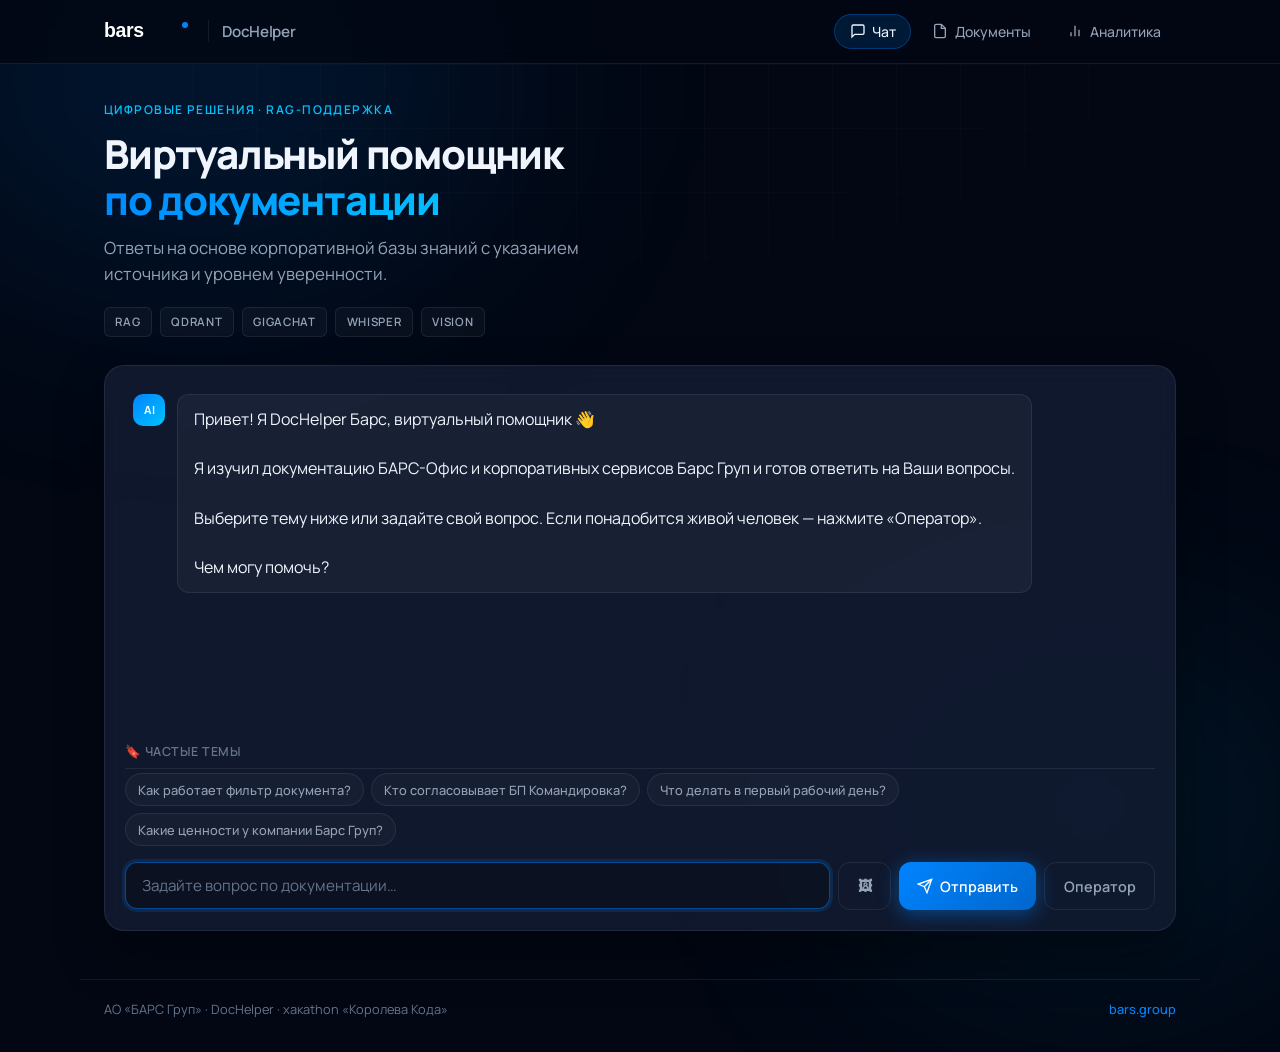
==== commit 0060fbc5: "the last commit is today" ====
--- a/static/index.html
+++ b/static/index.html
@@ -49,16 +49,22 @@
           <span class="badge">Qdrant</span>
           <span class="badge">GigaChat</span>
           <span class="badge">Whisper</span>
+          <span class="badge">Vision</span>
         </div>
       </div>
 
       <div class="chat-card glass">
         <div id="messages" class="messages"></div>
-        <div id="faq-chips" class="faq-chips"></div>
+        <p class="faq-label">🔖 Частые темы</p>
+        <div id="faq-chips" class="faq-chips" aria-label="Частые темы"></div>
         <form id="chat-form" class="chat-form">
           <div class="input-wrap">
             <input id="chat-input" placeholder="Задайте вопрос по документации…" autocomplete="off" />
           </div>
+          <label class="btn btn-outline image-upload-btn" title="Прикрепить скриншот">
+            🖼
+            <input type="file" id="chat-image" accept="image/*" hidden />
+          </label>
           <button type="submit" class="btn btn-primary">
             <svg viewBox="0 0 24 24" fill="none" stroke="currentColor" stroke-width="2"><line x1="22" y1="2" x2="11" y2="13"/><polygon points="22 2 15 22 11 13 2 9 22 2"/></svg>
             Отправить
--- a/static/style.css
+++ b/static/style.css
@@ -296,6 +296,34 @@
 .msg-actions { margin: -0.25rem 0 0.75rem 2.75rem; }
 
 /* ── FAQ chips ── */
+.msg-images {
+  display: flex;
+  flex-wrap: wrap;
+  gap: 0.5rem;
+  margin-top: 0.65rem;
+}
+.msg-images img {
+  max-width: min(100%, 320px);
+  border-radius: var(--radius);
+  border: 1px solid var(--border);
+  background: rgba(0, 0, 0, 0.2);
+}
+.image-upload-btn {
+  cursor: pointer;
+  min-width: 2.75rem;
+  padding-left: 0.75rem;
+  padding-right: 0.75rem;
+}
+.image-upload-btn input { display: none; }
+
+.faq-label {
+  margin: 0 0 0.45rem;
+  font-size: 0.78rem;
+  font-weight: 600;
+  letter-spacing: 0.04em;
+  text-transform: uppercase;
+  color: var(--text-muted);
+}
 .faq-chips {
   display: flex;
   flex-wrap: wrap;
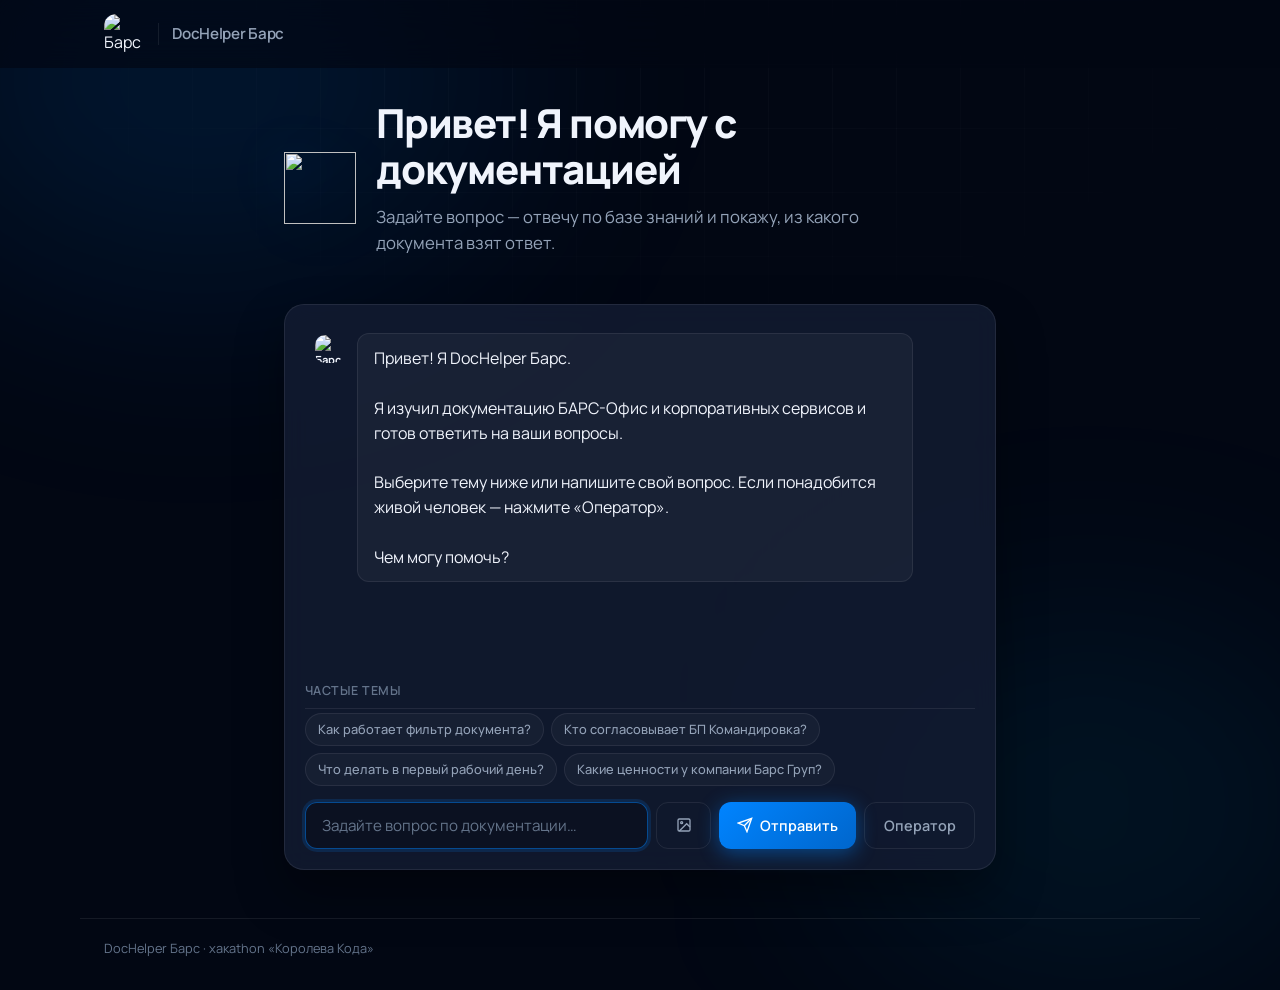
==== commit 445dfe00: "Starting the second day" ====
--- a/static/index.html
+++ b/static/index.html
@@ -3,108 +3,59 @@
 <head>
   <meta charset="UTF-8" />
   <meta name="viewport" content="width=device-width, initial-scale=1" />
-  <title>DocHelper · БАРС Груп</title>
+  <title>DocHelper Барс — помощник по документации</title>
   <link rel="preconnect" href="https://fonts.googleapis.com" />
   <link rel="preconnect" href="https://fonts.gstatic.com" crossorigin />
   <link href="https://fonts.googleapis.com/css2?family=Manrope:wght@400;500;600;700;800&display=swap" rel="stylesheet" />
   <link rel="stylesheet" href="/static/style.css" />
 </head>
-<body>
+<body class="user-mode">
   <div class="bg-grid" aria-hidden="true"></div>
   <div class="bg-glow bg-glow--1" aria-hidden="true"></div>
   <div class="bg-glow bg-glow--2" aria-hidden="true"></div>
 
-  <header class="site-header">
+  <header class="site-header site-header--minimal">
     <div class="header-inner">
-      <a class="brand" href="https://bars.group/" target="_blank" rel="noopener">
-        <img src="/static/bars-logo.svg" alt="БАРС Груп" class="brand-logo" width="88" height="28" />
+      <div class="brand brand--static">
+        <img src="/static/bars-mascot.svg" alt="Барс" class="brand-mascot" width="40" height="40" />
         <span class="brand-divider"></span>
-        <span class="brand-product">DocHelper</span>
-      </a>
-      <nav class="nav-tabs">
-        <button class="tab active" data-tab="chat">
-          <svg class="tab-icon" viewBox="0 0 24 24" fill="none" stroke="currentColor" stroke-width="2"><path d="M21 15a2 2 0 0 1-2 2H7l-4 4V5a2 2 0 0 1 2-2h14a2 2 0 0 1 2 2z"/></svg>
-          Чат
-        </button>
-        <button class="tab" data-tab="admin">
-          <svg class="tab-icon" viewBox="0 0 24 24" fill="none" stroke="currentColor" stroke-width="2"><path d="M14 2H6a2 2 0 0 0-2 2v16a2 2 0 0 0 2 2h12a2 2 0 0 0 2-2V8z"/><polyline points="14 2 14 8 20 8"/></svg>
-          Документы
-        </button>
-        <button class="tab" data-tab="stats">
-          <svg class="tab-icon" viewBox="0 0 24 24" fill="none" stroke="currentColor" stroke-width="2"><line x1="18" y1="20" x2="18" y2="10"/><line x1="12" y1="20" x2="12" y2="4"/><line x1="6" y1="20" x2="6" y2="14"/></svg>
-          Аналитика
-        </button>
-      </nav>
+        <span class="brand-product">DocHelper Барс</span>
+      </div>
     </div>
   </header>
 
-  <main class="site-main">
-    <section id="chat" class="panel active">
-      <div class="hero">
-        <p class="hero-tag">Цифровые решения · RAG-поддержка</p>
-        <h1 class="hero-title">Виртуальный помощник<br /><span class="hero-accent">по документации</span></h1>
-        <p class="hero-desc">Ответы на основе корпоративной базы знаний с указанием источника и уровнем уверенности.</p>
-        <div class="tech-badges">
-          <span class="badge">RAG</span>
-          <span class="badge">Qdrant</span>
-          <span class="badge">GigaChat</span>
-          <span class="badge">Whisper</span>
-          <span class="badge">Vision</span>
+  <main class="site-main site-main--chat">
+    <div class="hero hero--compact">
+      <img src="/static/bars-mascot.svg" alt="" class="hero-mascot" width="72" height="72" aria-hidden="true" />
+      <div>
+        <h1 class="hero-title hero-title--sm">Привет! Я помогу с документацией</h1>
+        <p class="hero-desc">Задайте вопрос — отвечу по базе знаний и покажу, из какого документа взят ответ.</p>
+      </div>
+    </div>
+
+    <div class="chat-card glass">
+      <div id="messages" class="messages"></div>
+      <p class="faq-label">Частые темы</p>
+      <div id="faq-chips" class="faq-chips" aria-label="Частые темы"></div>
+      <form id="chat-form" class="chat-form">
+        <div class="input-wrap">
+          <input id="chat-input" placeholder="Задайте вопрос по документации…" autocomplete="off" />
         </div>
-      </div>
-
-      <div class="chat-card glass">
-        <div id="messages" class="messages"></div>
-        <p class="faq-label">🔖 Частые темы</p>
-        <div id="faq-chips" class="faq-chips" aria-label="Частые темы"></div>
-        <form id="chat-form" class="chat-form">
-          <div class="input-wrap">
-            <input id="chat-input" placeholder="Задайте вопрос по документации…" autocomplete="off" />
-          </div>
-          <label class="btn btn-outline image-upload-btn" title="Прикрепить скриншот">
-            🖼
-            <input type="file" id="chat-image" accept="image/*" hidden />
-          </label>
-          <button type="submit" class="btn btn-primary">
-            <svg viewBox="0 0 24 24" fill="none" stroke="currentColor" stroke-width="2"><line x1="22" y1="2" x2="11" y2="13"/><polygon points="22 2 15 22 11 13 2 9 22 2"/></svg>
-            Отправить
-          </button>
-          <button type="button" id="escalate-btn" class="btn btn-outline">Оператор</button>
-        </form>
-      </div>
-    </section>
-
-    <section id="admin" class="panel">
-      <div class="section-head">
-        <h2>Управление документами</h2>
-        <p class="hint">Загрузите .docx / .pdf / .md — файл будет проиндексирован в векторную базу Qdrant.</p>
-      </div>
-      <div class="glass card-block">
-        <form id="upload-form" class="upload-form">
-          <label class="file-label">
-            <input type="file" id="file-input" accept=".docx,.pdf,.md,.txt" />
-            <span class="file-btn">Выбрать файл</span>
-            <span class="file-name" id="file-name">Файл не выбран</span>
-          </label>
-          <button type="submit" class="btn btn-primary">Загрузить и проиндексировать</button>
-        </form>
-        <button id="reindex-btn" class="btn btn-secondary">Переиндексировать всё</button>
-        <ul id="doc-list" class="doc-list"></ul>
-      </div>
-    </section>
-
-    <section id="stats" class="panel">
-      <div class="section-head">
-        <h2>Аналитика запросов</h2>
-        <p class="hint">Статистика автоответов, эскалаций и популярных тем.</p>
-      </div>
-      <div id="stats-box" class="stats-box glass">Загрузка…</div>
-    </section>
+        <label class="btn btn-outline image-upload-btn" title="Прикрепить скриншот">
+          <svg viewBox="0 0 24 24" fill="none" stroke="currentColor" stroke-width="2" width="18" height="18"><rect x="3" y="3" width="18" height="18" rx="2"/><circle cx="8.5" cy="8.5" r="1.5"/><path d="M21 15l-5-5L5 21"/></svg>
+          <input type="file" id="chat-image" accept="image/*" hidden />
+        </label>
+        <button type="submit" class="btn btn-primary">
+          <svg viewBox="0 0 24 24" fill="none" stroke="currentColor" stroke-width="2"><line x1="22" y1="2" x2="11" y2="13"/><polygon points="22 2 15 22 11 13 2 9 22 2"/></svg>
+          Отправить
+        </button>
+        <button type="button" id="escalate-btn" class="btn btn-outline">Оператор</button>
+      </form>
+    </div>
   </main>
 
-  <footer class="site-footer">
-    <span>АО «БАРС Груп» · DocHelper · хакathon «Королева Кода»</span>
-    <a href="https://bars.group/" target="_blank" rel="noopener">bars.group</a>
+  <footer class="site-footer site-footer--minimal">
+    <span>DocHelper Барс · хакathon «Королева Кода»</span>
   </footer>
 
   <script src="/static/app.js"></script>
--- a/static/style.css
+++ b/static/style.css
@@ -107,6 +107,9 @@
   letter-spacing: -0.02em;
   color: var(--text-secondary);
 }
+.brand--static { cursor: default; }
+.brand-mascot { border-radius: 12px; }
+.brand-logo { display: block; height: 24px; width: auto; }
 
 .nav-tabs { display: flex; gap: 0.35rem; }
 
@@ -155,6 +158,25 @@
   margin-bottom: 1.75rem;
   max-width: 680px;
 }
+.hero--compact {
+  display: flex;
+  align-items: center;
+  gap: 1.25rem;
+  max-width: 720px;
+}
+.hero-mascot {
+  flex-shrink: 0;
+  filter: drop-shadow(0 8px 24px rgba(0, 132, 255, 0.25));
+}
+.hero-title--sm {
+  font-size: clamp(1.35rem, 3vw, 1.85rem);
+  margin-bottom: 0.35rem;
+}
+.site-header--minimal { border-bottom-color: transparent; background: rgba(2, 7, 19, 0.65); }
+.site-main--chat { max-width: 760px; }
+.site-footer--minimal { justify-content: center; border-top: none; }
+.user-mode .hero-tag,
+.user-mode .tech-badges { display: none; }
 .hero-tag {
   display: inline-block;
   margin: 0 0 0.75rem;
@@ -239,8 +261,19 @@
   font-weight: 700;
 }
 .msg-row.bot .msg-avatar {
-  background: linear-gradient(135deg, var(--accent), var(--cyan));
-  color: #fff;
+  background: transparent;
+  padding: 0;
+  overflow: hidden;
+}
+.msg-row.bot .msg-avatar img { display: block; border-radius: 10px; }
+.msg-row.operator .msg-avatar {
+  background: rgba(16, 185, 129, 0.2);
+  color: var(--success);
+  border: 1px solid rgba(16, 185, 129, 0.35);
+}
+.msg-row.operator .msg-bubble {
+  background: rgba(16, 185, 129, 0.08);
+  border: 1px solid rgba(16, 185, 129, 0.25);
 }
 .msg-row.user .msg-avatar {
   background: rgba(255, 255, 255, 0.08);
@@ -348,6 +381,106 @@
   border-color: var(--border-hover);
   color: var(--text);
   background: var(--accent-soft);
+}
+
+/* ── Source block (фрагмент документа) ── */
+.source-block {
+  margin-top: 0.65rem;
+  padding: 0.75rem;
+  border-radius: var(--radius);
+  border: 1px solid rgba(0, 132, 255, 0.2);
+  background: rgba(0, 132, 255, 0.06);
+}
+.source-title {
+  margin: 0 0 0.5rem;
+  font-size: 0.72rem;
+  font-weight: 700;
+  letter-spacing: 0.06em;
+  text-transform: uppercase;
+  color: var(--cyan);
+}
+.source-question {
+  margin: 0 0 0.65rem;
+  font-size: 0.85rem;
+  color: var(--text-secondary);
+}
+.source-question span { color: var(--text-muted); font-weight: 600; }
+.source-card {
+  margin-top: 0.5rem;
+  padding-top: 0.5rem;
+  border-top: 1px solid var(--border);
+}
+.source-card:first-of-type { border-top: none; padding-top: 0; }
+.source-card header {
+  display: flex;
+  flex-wrap: wrap;
+  align-items: center;
+  gap: 0.5rem 0.75rem;
+  margin-bottom: 0.35rem;
+  font-size: 0.85rem;
+}
+.source-dl {
+  margin-left: auto;
+  font-size: 0.78rem;
+  font-weight: 600;
+  color: var(--accent);
+  text-decoration: none;
+}
+.source-dl:hover { text-decoration: underline; }
+.source-excerpt {
+  margin: 0;
+  font-size: 0.82rem;
+  line-height: 1.5;
+  color: var(--text-secondary);
+  white-space: pre-wrap;
+}
+
+/* ── Operator queue ── */
+.queue-card {
+  padding: 1rem 0;
+  border-bottom: 1px solid var(--border);
+}
+.queue-card:last-child { border-bottom: none; }
+.queue-card header {
+  display: flex;
+  justify-content: space-between;
+  gap: 0.75rem;
+  flex-wrap: wrap;
+  margin-bottom: 0.35rem;
+}
+.queue-question {
+  margin: 0 0 0.5rem;
+  font-size: 0.95rem;
+  color: var(--text);
+}
+.queue-history {
+  margin: 0 0 0.75rem;
+  padding-left: 1.1rem;
+  font-size: 0.82rem;
+  color: var(--text-secondary);
+}
+.reply-form {
+  display: flex;
+  flex-wrap: wrap;
+  gap: 0.5rem;
+  align-items: center;
+}
+.reply-form input[type="text"] {
+  flex: 1;
+  min-width: 180px;
+  padding: 0.55rem 0.75rem;
+  border-radius: var(--radius);
+  border: 1px solid var(--border);
+  background: rgba(0, 0, 0, 0.25);
+  color: var(--text);
+  font-family: inherit;
+}
+.resolve-check {
+  font-size: 0.82rem;
+  color: var(--text-muted);
+  display: flex;
+  align-items: center;
+  gap: 0.35rem;
 }
 
 /* ── Form ── */
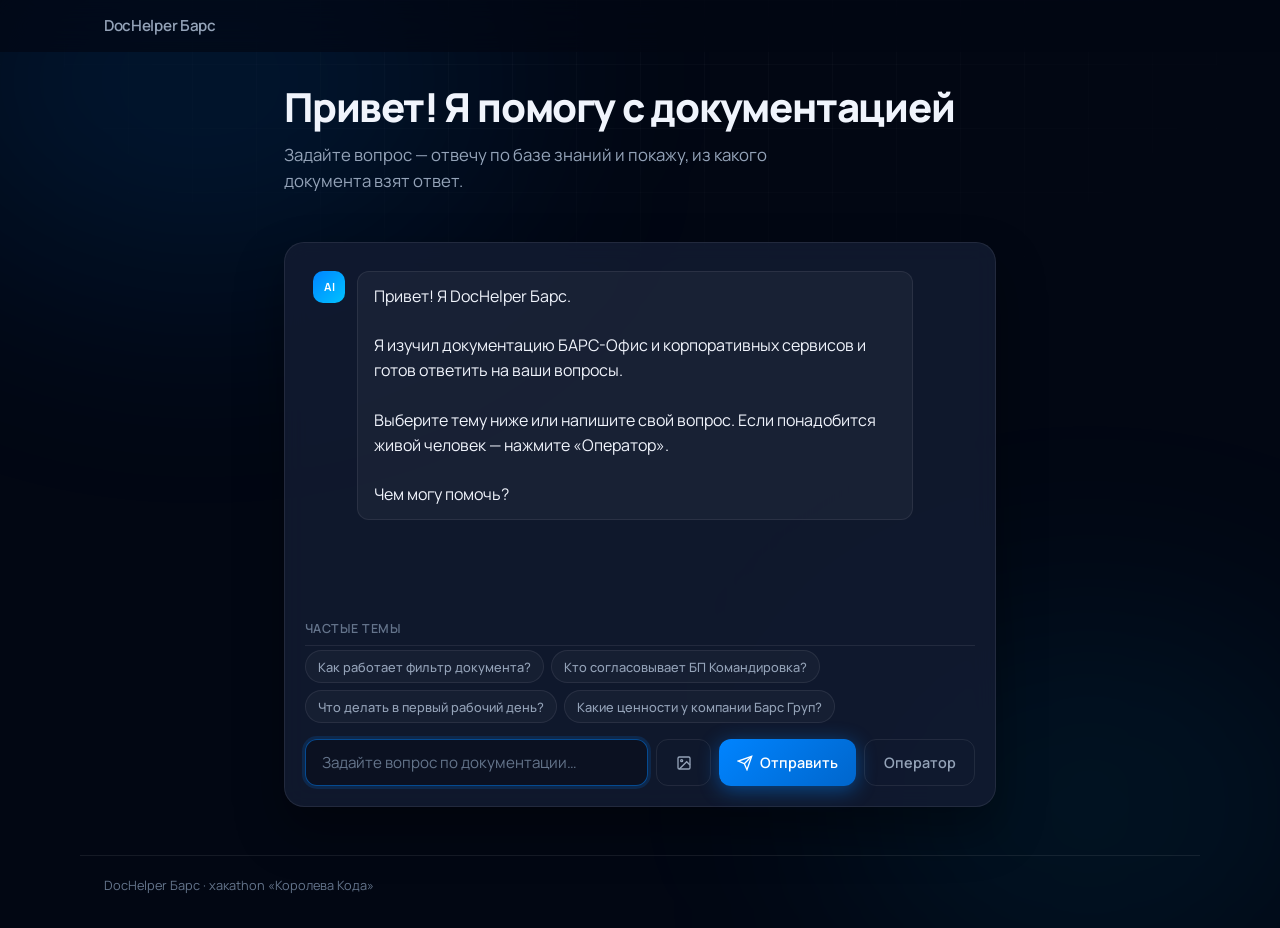
==== commit 952d744b: "image" ====
--- a/static/index.html
+++ b/static/index.html
@@ -17,8 +17,6 @@
   <header class="site-header site-header--minimal">
     <div class="header-inner">
       <div class="brand brand--static">
-        <img src="/static/bars-mascot.svg" alt="Барс" class="brand-mascot" width="40" height="40" />
-        <span class="brand-divider"></span>
         <span class="brand-product">DocHelper Барс</span>
       </div>
     </div>
@@ -26,7 +24,6 @@
 
   <main class="site-main site-main--chat">
     <div class="hero hero--compact">
-      <img src="/static/bars-mascot.svg" alt="" class="hero-mascot" width="72" height="72" aria-hidden="true" />
       <div>
         <h1 class="hero-title hero-title--sm">Привет! Я помогу с документацией</h1>
         <p class="hero-desc">Задайте вопрос — отвечу по базе знаний и покажу, из какого документа взят ответ.</p>
--- a/static/style.css
+++ b/static/style.css
@@ -261,11 +261,9 @@
   font-weight: 700;
 }
 .msg-row.bot .msg-avatar {
-  background: transparent;
-  padding: 0;
-  overflow: hidden;
-}
-.msg-row.bot .msg-avatar img { display: block; border-radius: 10px; }
+  background: linear-gradient(135deg, var(--accent), var(--cyan));
+  color: #fff;
+}
 .msg-row.operator .msg-avatar {
   background: rgba(16, 185, 129, 0.2);
   color: var(--success);
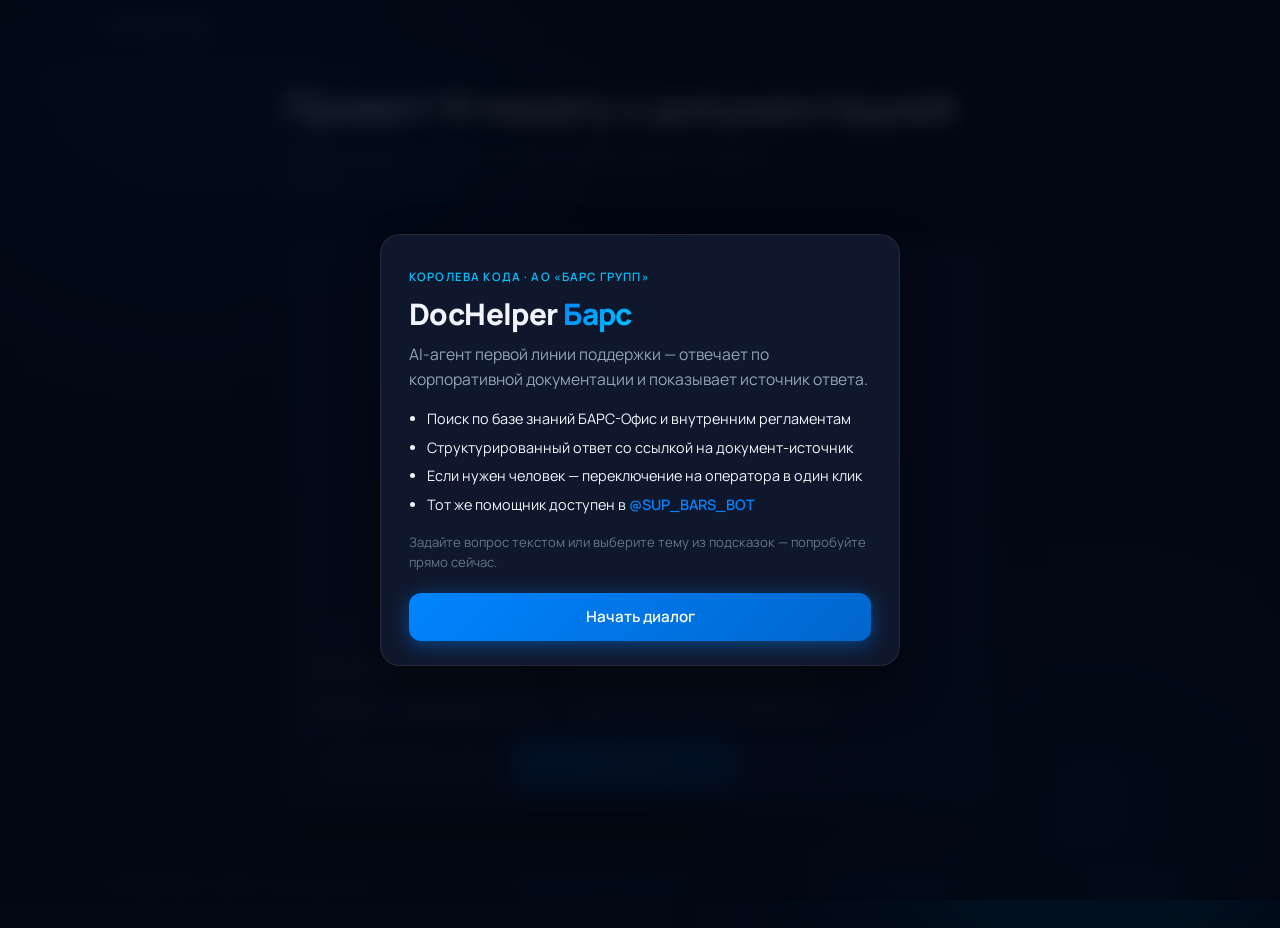
==== commit 8984219d: "fix project" ====
--- a/static/index.html
+++ b/static/index.html
@@ -9,11 +9,23 @@
   <link href="https://fonts.googleapis.com/css2?family=Manrope:wght@400;500;600;700;800&display=swap" rel="stylesheet" />
   <link rel="stylesheet" href="/static/style.css" />
 </head>
-<body class="user-mode">
+<body class="user-mode welcome-open">
   <div class="bg-grid" aria-hidden="true"></div>
   <div class="bg-glow bg-glow--1" aria-hidden="true"></div>
   <div class="bg-glow bg-glow--2" aria-hidden="true"></div>
 
+  <div id="welcome-overlay" class="welcome-overlay" role="dialog" aria-modal="true" aria-labelledby="welcome-title">
+    <div class="welcome-modal glass">
+      <span class="welcome-tag" id="welcome-tag"></span>
+      <h2 id="welcome-title" class="welcome-title"></h2>
+      <p class="welcome-lead" id="welcome-lead"></p>
+      <ul class="welcome-features" id="welcome-features"></ul>
+      <p class="welcome-hint" id="welcome-hint"></p>
+      <button type="button" id="welcome-start" class="btn btn-primary welcome-start"></button>
+    </div>
+  </div>
+
+  <div class="page-content" id="page-content" aria-hidden="true">
   <header class="site-header site-header--minimal">
     <div class="header-inner">
       <div class="brand brand--static">
@@ -38,10 +50,6 @@
         <div class="input-wrap">
           <input id="chat-input" placeholder="Задайте вопрос по документации…" autocomplete="off" />
         </div>
-        <label class="btn btn-outline image-upload-btn" title="Прикрепить скриншот">
-          <svg viewBox="0 0 24 24" fill="none" stroke="currentColor" stroke-width="2" width="18" height="18"><rect x="3" y="3" width="18" height="18" rx="2"/><circle cx="8.5" cy="8.5" r="1.5"/><path d="M21 15l-5-5L5 21"/></svg>
-          <input type="file" id="chat-image" accept="image/*" hidden />
-        </label>
         <button type="submit" class="btn btn-primary">
           <svg viewBox="0 0 24 24" fill="none" stroke="currentColor" stroke-width="2"><line x1="22" y1="2" x2="11" y2="13"/><polygon points="22 2 15 22 11 13 2 9 22 2"/></svg>
           Отправить
@@ -53,7 +61,11 @@
 
   <footer class="site-footer site-footer--minimal">
     <span>DocHelper Барс · хакathon «Королева Кода»</span>
+    <a href="https://t.me/SUP_BARS_BOT" target="_blank" rel="noopener noreferrer" id="link-telegram">Telegram @SUP_BARS_BOT</a>
+    <a href="/operator">Панель оператора</a>
+    <a href="/presentation">Презентация</a>
   </footer>
+  </div>
 
   <script src="/static/app.js"></script>
 </body>
--- a/static/style.css
+++ b/static/style.css
@@ -381,56 +381,45 @@
   background: var(--accent-soft);
 }
 
-/* ── Source block (фрагмент документа) ── */
+/* ── Source block (компактно внизу сообщения) ── */
 .source-block {
-  margin-top: 0.65rem;
-  padding: 0.75rem;
-  border-radius: var(--radius);
-  border: 1px solid rgba(0, 132, 255, 0.2);
-  background: rgba(0, 132, 255, 0.06);
+  margin-top: 0.75rem;
+  padding-top: 0.65rem;
+  border-top: 1px solid var(--border);
+}
+.source-block--compact {
+  padding: 0;
+  border: none;
+  background: transparent;
 }
 .source-title {
-  margin: 0 0 0.5rem;
+  margin: 0 0 0.4rem;
   font-size: 0.72rem;
-  font-weight: 700;
-  letter-spacing: 0.06em;
+  font-weight: 600;
+  letter-spacing: 0.04em;
   text-transform: uppercase;
-  color: var(--cyan);
-}
-.source-question {
-  margin: 0 0 0.65rem;
-  font-size: 0.85rem;
-  color: var(--text-secondary);
-}
-.source-question span { color: var(--text-muted); font-weight: 600; }
-.source-card {
-  margin-top: 0.5rem;
-  padding-top: 0.5rem;
-  border-top: 1px solid var(--border);
-}
-.source-card:first-of-type { border-top: none; padding-top: 0; }
-.source-card header {
+  color: var(--text-muted);
+}
+.source-links {
   display: flex;
   flex-wrap: wrap;
-  align-items: center;
-  gap: 0.5rem 0.75rem;
-  margin-bottom: 0.35rem;
-  font-size: 0.85rem;
-}
-.source-dl {
-  margin-left: auto;
+  gap: 0.4rem;
+}
+.source-pill {
+  display: inline-flex;
+  align-items: center;
+  padding: 0.35rem 0.65rem;
+  border-radius: 999px;
+  border: 1px solid rgba(0, 132, 255, 0.25);
+  background: rgba(0, 132, 255, 0.08);
+  color: var(--accent);
   font-size: 0.78rem;
   font-weight: 600;
-  color: var(--accent);
   text-decoration: none;
 }
-.source-dl:hover { text-decoration: underline; }
-.source-excerpt {
-  margin: 0;
-  font-size: 0.82rem;
-  line-height: 1.5;
-  color: var(--text-secondary);
-  white-space: pre-wrap;
+.source-pill:hover {
+  background: rgba(0, 132, 255, 0.15);
+  text-decoration: none;
 }
 
 /* ── Operator queue ── */
@@ -800,11 +789,341 @@
 }
 .site-footer a:hover { text-decoration: underline; }
 
+/* ── Operator panel ── */
+.hidden { display: none !important; }
+
+.status-bar {
+  position: relative;
+  z-index: 1;
+  max-width: 1120px;
+  margin: 0 auto 1rem;
+  padding: 0.65rem 1rem;
+  display: flex;
+  flex-wrap: wrap;
+  gap: 0.75rem 1.25rem;
+  align-items: center;
+  font-size: 0.82rem;
+  color: var(--text-secondary);
+}
+
+.status-pill {
+  font-weight: 600;
+  padding: 0.2rem 0.55rem;
+  border-radius: 999px;
+  background: rgba(255, 255, 255, 0.05);
+}
+.status-pill--ok { color: #34d399; }
+.status-pill--err { color: #f87171; }
+
+.badge {
+  display: inline-flex;
+  align-items: center;
+  justify-content: center;
+  min-width: 1.5rem;
+  height: 1.5rem;
+  padding: 0 0.4rem;
+  border-radius: 999px;
+  background: var(--accent);
+  color: #fff;
+  font-size: 0.75rem;
+  font-weight: 700;
+}
+
+.op-split {
+  display: grid;
+  grid-template-columns: minmax(240px, 320px) 1fr;
+  gap: 0;
+  min-height: 520px;
+  padding: 0;
+  overflow: hidden;
+}
+
+.session-list-wrap {
+  border-right: 1px solid var(--border);
+  padding: 1rem;
+  display: flex;
+  flex-direction: column;
+  min-height: 0;
+}
+
+.session-list-head {
+  display: flex;
+  align-items: center;
+  justify-content: space-between;
+  gap: 0.5rem;
+  margin-bottom: 0.35rem;
+}
+
+.session-list-head h2 {
+  margin: 0;
+  font-size: 1rem;
+}
+
+.session-list-hint { margin: 0 0 0.75rem; }
+
+.session-list {
+  flex: 1;
+  overflow-y: auto;
+  display: flex;
+  flex-direction: column;
+  gap: 0.35rem;
+}
+
+.session-item {
+  display: flex;
+  flex-direction: column;
+  align-items: flex-start;
+  gap: 0.2rem;
+  width: 100%;
+  text-align: left;
+  padding: 0.65rem 0.75rem;
+  border: 1px solid transparent;
+  border-radius: var(--radius);
+  background: rgba(255, 255, 255, 0.03);
+  color: var(--text);
+  font-family: inherit;
+  cursor: pointer;
+  transition: border-color 0.15s, background 0.15s;
+}
+
+.session-item:hover {
+  background: rgba(255, 255, 255, 0.06);
+  border-color: var(--border);
+}
+
+.session-item.active {
+  border-color: rgba(0, 132, 255, 0.45);
+  background: var(--accent-soft);
+}
+
+.session-item-user {
+  font-weight: 600;
+  font-size: 0.88rem;
+}
+
+.session-item-q {
+  font-size: 0.82rem;
+  color: var(--text-secondary);
+  line-height: 1.35;
+}
+
+.session-item-time {
+  font-size: 0.72rem;
+  color: var(--text-muted);
+}
+
+.session-list-head--resolved {
+  margin-top: 1rem;
+  padding-top: 0.75rem;
+  border-top: 1px solid var(--border);
+}
+
+.session-list--resolved {
+  max-height: 240px;
+  flex: 0 1 auto;
+}
+
+.session-item--resolved {
+  opacity: 0.85;
+}
+
+.session-item--resolved.active {
+  opacity: 1;
+}
+
+.session-tag {
+  font-size: 0.75rem;
+  color: #10b981;
+  font-weight: 700;
+}
+
+.badge--muted {
+  background: rgba(255, 255, 255, 0.08);
+  color: var(--text-muted);
+}
+
+.status-pill--warn {
+  color: #f59e0b;
+}
+
+.status-pill--muted {
+  color: var(--text-muted);
+}
+
+.hidden { display: none !important; }
+
+.dialog-wrap {
+  display: flex;
+  flex-direction: column;
+  min-height: 0;
+  min-width: 0;
+}
+
+.dialog-empty {
+  flex: 1;
+  display: flex;
+  flex-direction: column;
+  align-items: center;
+  justify-content: center;
+  padding: 2rem;
+  text-align: center;
+  color: var(--text-muted);
+}
+
+.dialog-active {
+  flex: 1;
+  display: flex;
+  flex-direction: column;
+  min-height: 0;
+}
+
+.dialog-header {
+  display: flex;
+  justify-content: space-between;
+  align-items: flex-start;
+  gap: 0.75rem;
+  padding: 1rem 1rem 0.5rem;
+  border-bottom: 1px solid var(--border);
+}
+
+.dialog-messages {
+  flex: 1;
+  min-height: 200px;
+  max-height: 420px;
+  overflow-y: auto;
+  padding: 1rem;
+}
+
+.dialog-reply {
+  padding: 0.75rem 1rem 1rem;
+  border-top: 1px solid var(--border);
+}
+
+.btn-sm {
+  padding: 0.45rem 0.75rem;
+  font-size: 0.8rem;
+}
+
+.docs-alert {
+  max-width: 1120px;
+  margin: 0 auto 1rem;
+  padding: 0.85rem 1rem;
+  border-radius: var(--radius);
+  font-size: 0.88rem;
+}
+
+.docs-alert--warn {
+  background: rgba(245, 158, 11, 0.12);
+  border: 1px solid rgba(245, 158, 11, 0.35);
+  color: #fcd34d;
+}
+
+.upload-status {
+  margin: 0.75rem 0 0;
+  min-height: 1.25rem;
+}
+
+/* ── Welcome intro ── */
+body.welcome-open { overflow: hidden; }
+
+.welcome-overlay {
+  position: fixed;
+  inset: 0;
+  z-index: 200;
+  display: flex;
+  align-items: center;
+  justify-content: center;
+  padding: 1.25rem;
+  background: rgba(2, 7, 19, 0.72);
+  backdrop-filter: blur(10px);
+  animation: fadeIn 0.35s ease;
+}
+
+.welcome-overlay.is-closing {
+  animation: welcomeOut 0.28s ease forwards;
+  pointer-events: none;
+}
+
+@keyframes welcomeOut {
+  to { opacity: 0; visibility: hidden; }
+}
+
+.welcome-modal {
+  width: min(520px, 100%);
+  padding: 1.75rem 1.75rem 1.5rem;
+  text-align: left;
+}
+
+.welcome-tag {
+  display: inline-block;
+  margin-bottom: 0.65rem;
+  font-size: 0.72rem;
+  font-weight: 600;
+  letter-spacing: 0.1em;
+  text-transform: uppercase;
+  color: var(--cyan);
+}
+
+.welcome-title {
+  margin: 0 0 0.65rem;
+  font-size: clamp(1.5rem, 4vw, 1.85rem);
+  font-weight: 800;
+  line-height: 1.2;
+  letter-spacing: -0.02em;
+}
+
+.welcome-lead {
+  margin: 0 0 1rem;
+  color: var(--text-secondary);
+  font-size: 0.98rem;
+  line-height: 1.55;
+}
+
+.welcome-features {
+  margin: 0 0 1rem;
+  padding-left: 1.15rem;
+  color: var(--text);
+  font-size: 0.9rem;
+  line-height: 1.6;
+}
+
+.welcome-features li + li { margin-top: 0.35rem; }
+
+.welcome-features a {
+  color: var(--accent);
+  text-decoration: none;
+  font-weight: 600;
+}
+.welcome-features a:hover { text-decoration: underline; }
+
+.welcome-hint {
+  margin: 0 0 1.25rem;
+  font-size: 0.82rem;
+  color: var(--text-muted);
+}
+
+.welcome-start {
+  width: 100%;
+  padding: 0.85rem 1.25rem;
+  font-size: 0.95rem;
+}
+
+body.welcome-open .page-content {
+  pointer-events: none;
+  user-select: none;
+  filter: blur(3px);
+  opacity: 0.55;
+}
+
 /* ── Responsive ── */
 @media (max-width: 640px) {
   .header-inner { flex-direction: column; align-items: flex-start; }
   .nav-tabs { width: 100%; overflow-x: auto; }
   .hero-title { font-size: 1.6rem; }
+  .op-split { grid-template-columns: 1fr; min-height: auto; }
+  .session-list-wrap { border-right: none; border-bottom: 1px solid var(--border); max-height: 220px; }
+  .dialog-messages { max-height: 320px; }
+}
   .msg-body { max-width: 92%; }
   .chat-form .btn { flex: 1; }
 }
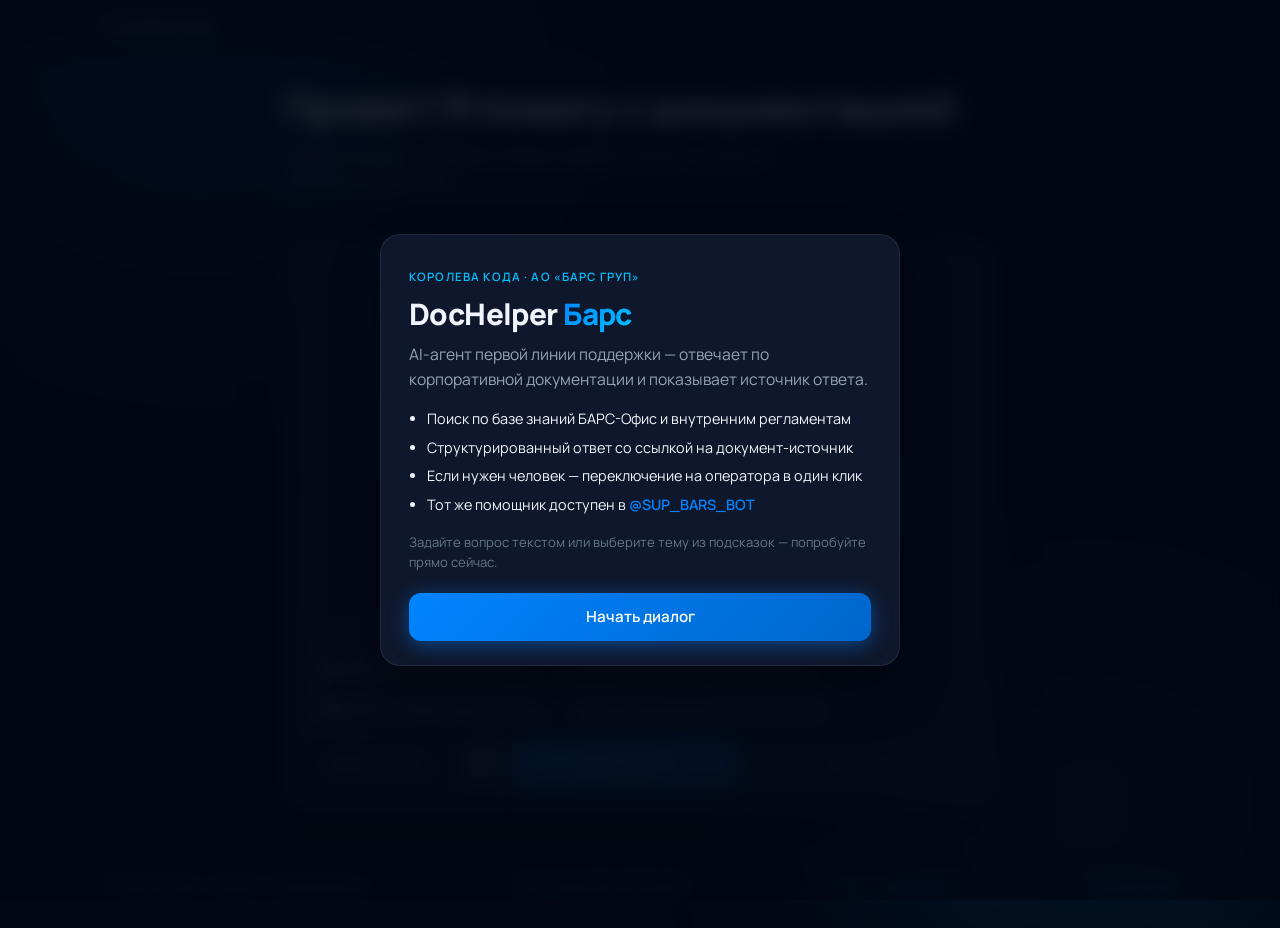
==== commit eb929a5e: "image" ====
--- a/static/index.html
+++ b/static/index.html
@@ -49,6 +49,10 @@
       <form id="chat-form" class="chat-form">
         <div class="input-wrap">
           <input id="chat-input" placeholder="Задайте вопрос по документации…" autocomplete="off" />
+          <label class="image-upload-btn" title="Прикрепить скриншот">
+            <input type="file" id="image-input" accept="image/*" hidden />
+            <svg viewBox="0 0 24 24" fill="none" stroke="currentColor" stroke-width="2" width="20" height="20"><rect x="3" y="3" width="18" height="18" rx="2"/><circle cx="8.5" cy="8.5" r="1.5"/><path d="M21 15l-5-5L5 21"/></svg>
+          </label>
         </div>
         <button type="submit" class="btn btn-primary">
           <svg viewBox="0 0 24 24" fill="none" stroke="currentColor" stroke-width="2"><line x1="22" y1="2" x2="11" y2="13"/><polygon points="22 2 15 22 11 13 2 9 22 2"/></svg>
@@ -67,6 +71,6 @@
   </footer>
   </div>
 
-  <script src="/static/app.js"></script>
+  <script src="/static/app.js?v=3"></script>
 </body>
 </html>
--- a/static/style.css
+++ b/static/style.css
@@ -477,7 +477,42 @@
   flex-wrap: wrap;
   align-items: stretch;
 }
-.input-wrap { flex: 1; min-width: 200px; }
+.input-wrap { flex: 1; min-width: 200px; display: flex; align-items: center; gap: 0.35rem; }
+.input-wrap input { flex: 1; min-width: 0; }
+.image-upload-btn {
+  display: flex;
+  align-items: center;
+  justify-content: center;
+  width: 40px;
+  height: 40px;
+  border-radius: var(--radius);
+  border: 1px solid var(--border);
+  background: rgba(255, 255, 255, 0.04);
+  cursor: pointer;
+  color: var(--text-secondary);
+  flex-shrink: 0;
+}
+.image-upload-btn:hover { border-color: var(--accent); color: var(--accent); }
+
+.ticket-badge {
+  margin-top: 0.35rem;
+  font-size: 0.82rem;
+  padding: 0.35rem 0.65rem;
+  background: rgba(99, 102, 241, 0.12);
+  border: 1px solid rgba(99, 102, 241, 0.35);
+  border-radius: 999px;
+  display: inline-block;
+}
+.ticket-badge .ticket-id { font-weight: 700; }
+.session-tag--ticket {
+  background: rgba(99, 102, 241, 0.2);
+  color: #a5b4fc;
+  font-size: 0.7rem;
+}
+.integrations-card { margin-top: 0.75rem; }
+.integrations-box p { margin: 0.35rem 0; font-size: 0.9rem; }
+.integrations-box code { font-size: 0.78rem; word-break: break-all; }
+.integrations-actions { display: flex; flex-wrap: wrap; gap: 0.5rem; margin-top: 0.75rem; }
 
 #chat-input,
 input[type="text"] {
@@ -674,6 +709,19 @@
   letter-spacing: 0.02em;
   text-transform: uppercase;
 }
+.stats-hint { margin: 0 0 0.75rem; font-size: 0.85rem; }
+.gap-list { list-style: none; margin: 0 0 1.25rem; padding: 0; }
+.gap-item {
+  background: rgba(239, 68, 68, 0.06);
+  border: 1px solid rgba(239, 68, 68, 0.2);
+  border-radius: var(--radius);
+  padding: 0.75rem 1rem;
+  margin-bottom: 0.5rem;
+}
+.gap-q { display: block; font-weight: 600; margin-bottom: 0.25rem; }
+.gap-meta { display: block; font-size: 0.8rem; color: var(--text-muted); }
+.gap-rec { display: block; font-size: 0.82rem; color: var(--text-secondary); margin-top: 0.35rem; }
+.bar-fill.trend { background: linear-gradient(90deg, #6366f1, var(--cyan)); }
 
 .donut-wrap {
   display: flex;
